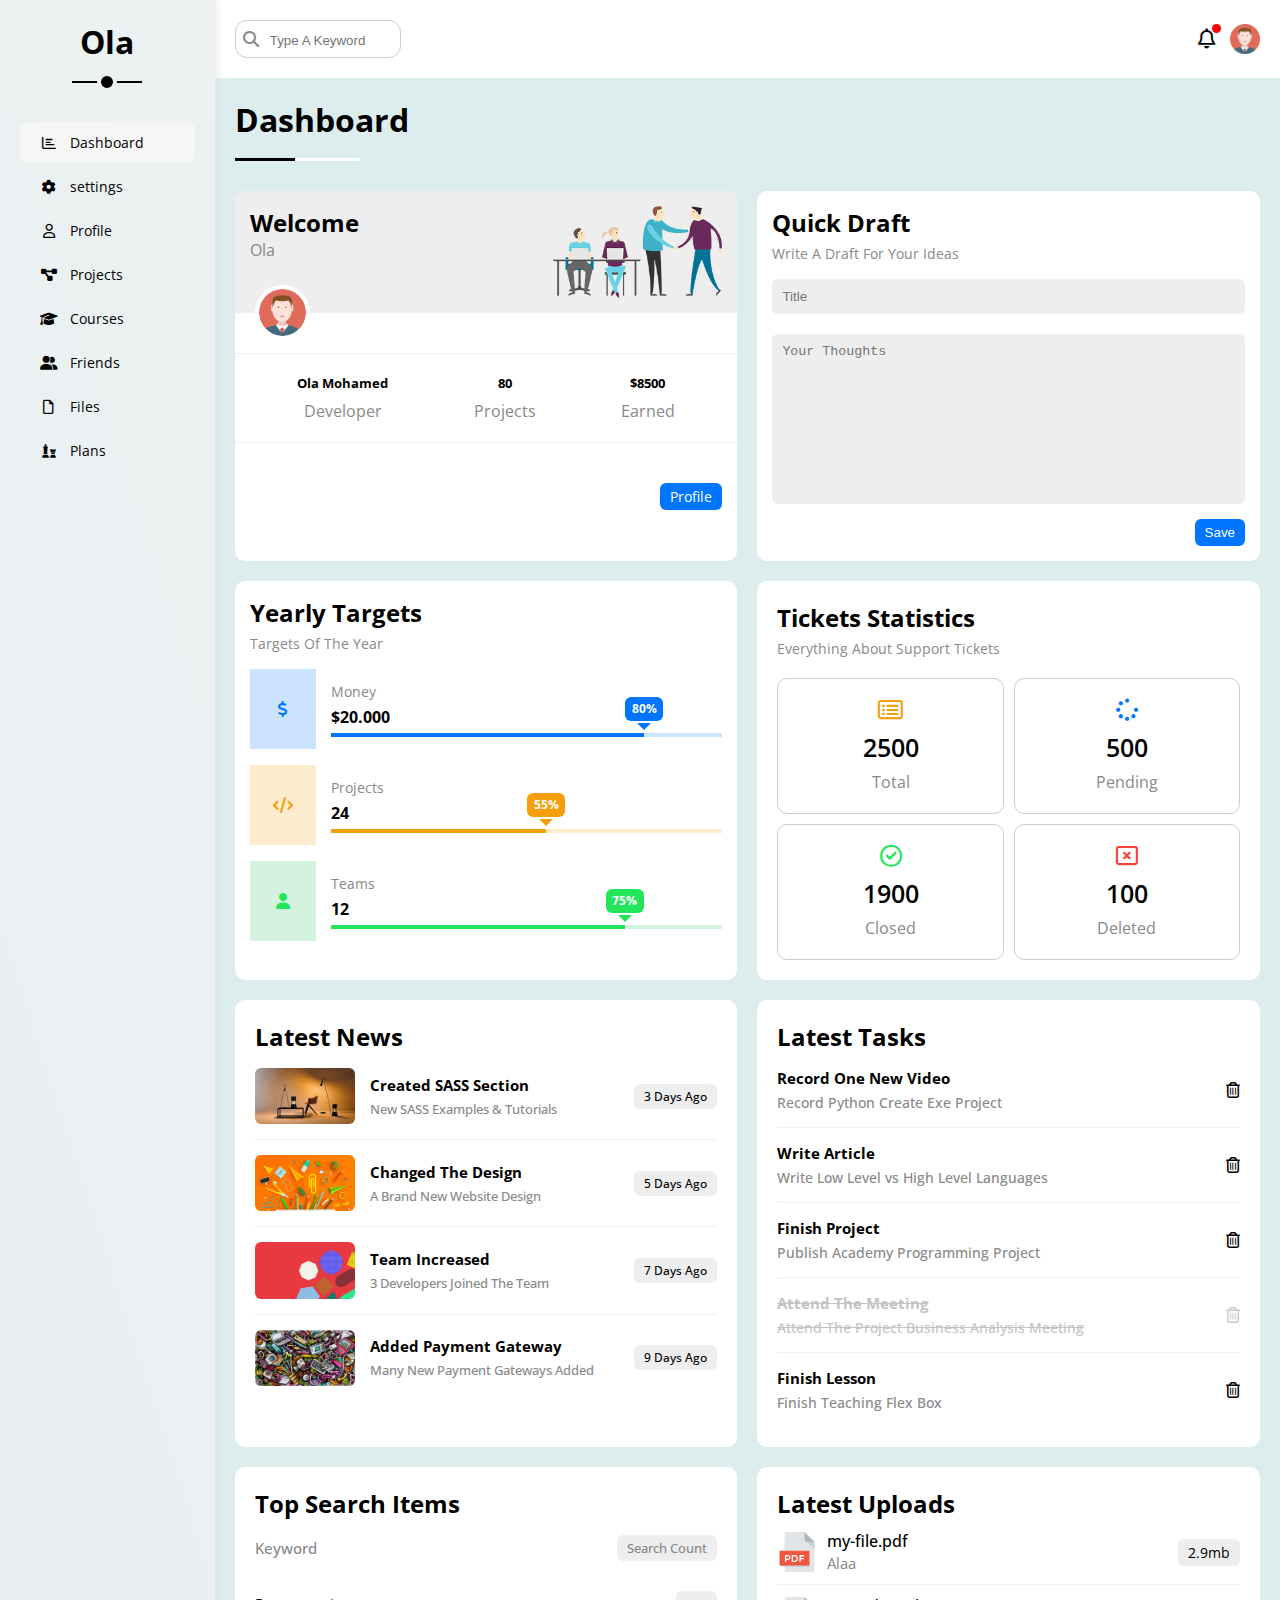
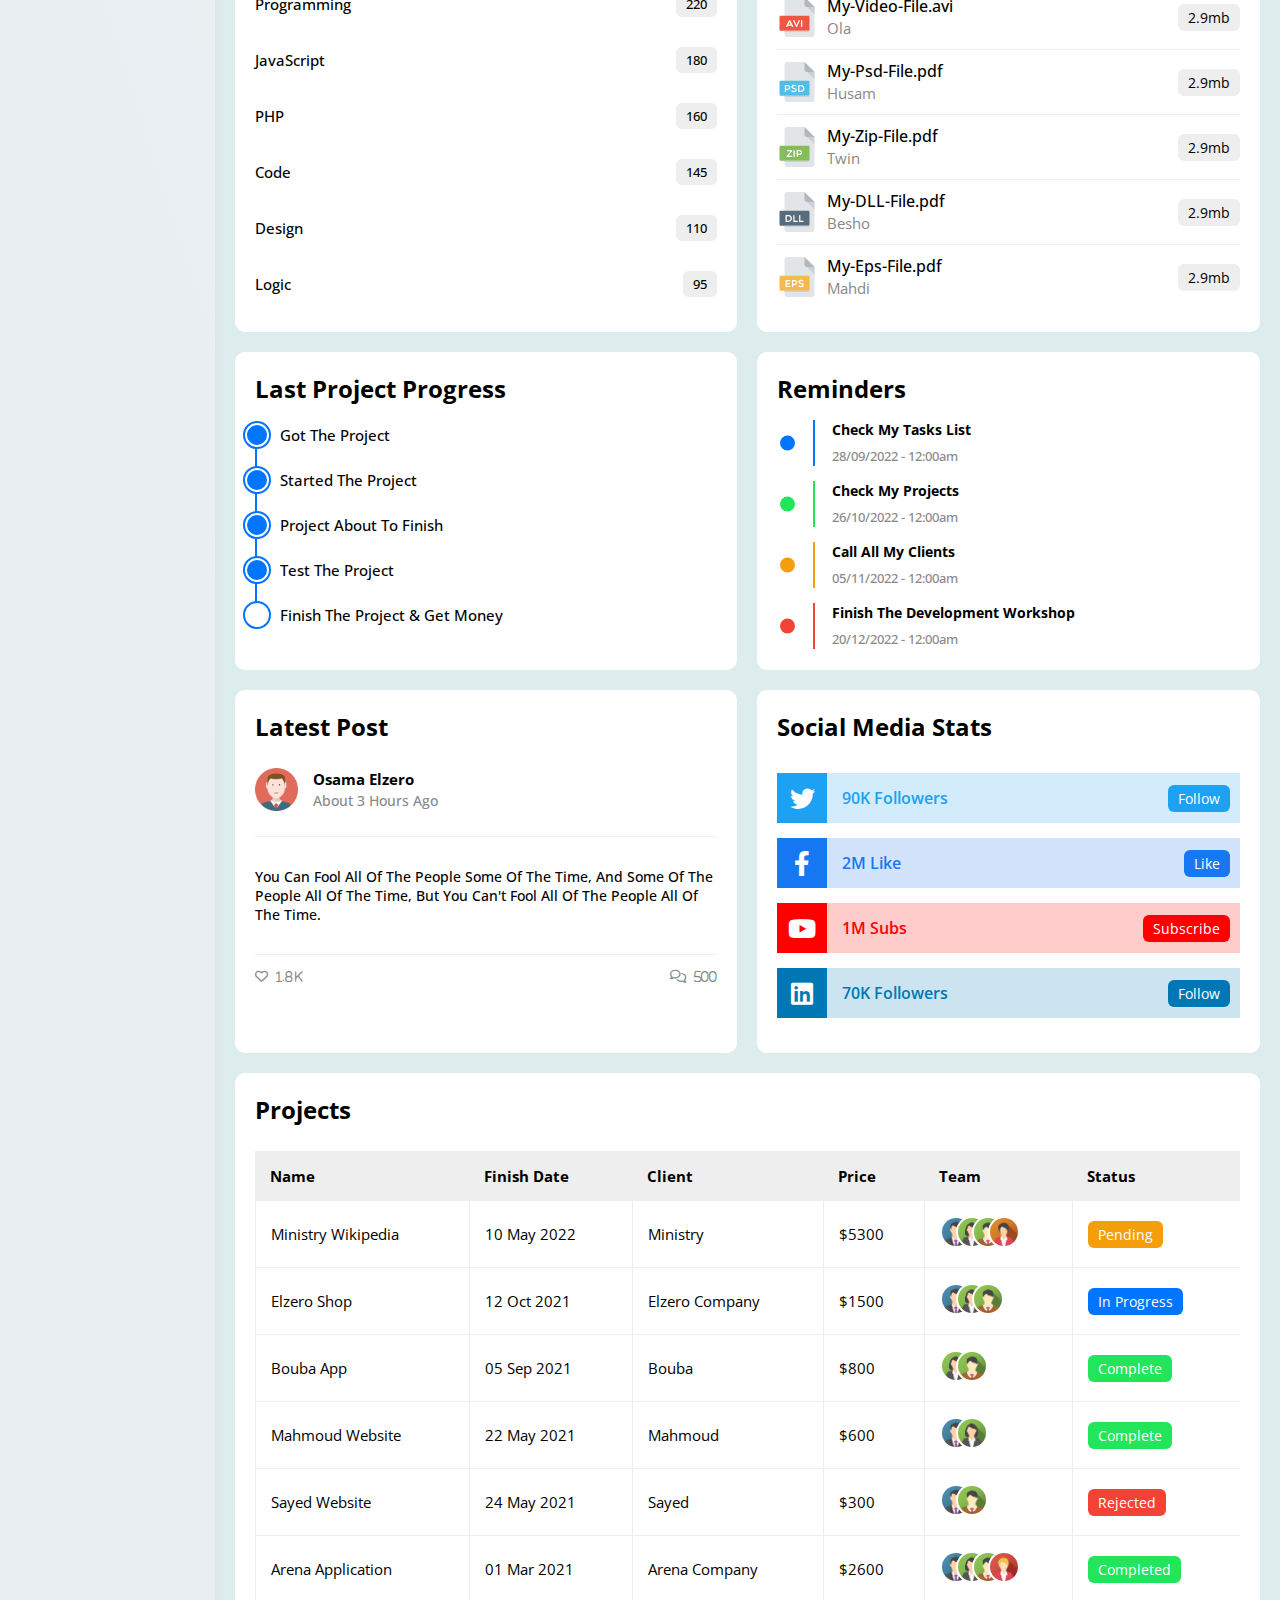
==== index.html @ 6ca6ce8b "first" ====
<!DOCTYPE html>
<html lang="en">
<head>
    <meta charset="UTF-8">
    <meta http-equiv="X-UA-Compatible" content="IE=edge">
    <meta name="viewport" content="width=device-width, initial-scale=1.0">
    <title>Dashboard</title>
    <!-- google font -->
    <link rel="preconnect" href="https://fonts.googleapis.com">
    <link rel="preconnect" href="https://fonts.gstatic.com" crossorigin>
    <link href="https://fonts.googleapis.com/css2?family=Alegreya+Sans:ital,wght@0,400;1,700&family=Cairo:wght@200;300;400;500;600;700;800;900&family=Fira+Sans+Condensed:wght@400;800&family=Josefin+Sans:wght@200;300;400;500;700&family=Open+Sans:wght@300;400;500;600;700;800&family=Work+Sans:wght@100;200;300;400;500;600;700;800;900&display=swap" rel="stylesheet">
    <!-- google font -->
    <link rel="stylesheet" href="assets/css/framework.css">
    <link rel="stylesheet" href="assets/css/style.css"> 
    <link rel="stylesheet" href="assets/css/externals/all.css">
    <link rel="stylesheet" href="assets/css/externals/all.min.css">
</head>
<body>
    <!--  الصفحه كلها لها كلاس مقسومه جزء شمال السايد بار وجزء يمين الكونتنت all-page  -->
    <section class="all-page d-flex"> 
        <!-- دا السايد بار  -->
        <aside class="bg-white p-20 p-relative">
            <h1 class="p-relative">Ola</h1>
            <ul>                
                <li>
                    <a class="active" href="index.html">
                        <i class="fa-regular fa-chart-bar fa-fw"></i>
                        <span>Dashboard</span> 
                    </a>
                </li> 
                <li>
                    <a href="settings.html">
                        <i class="fa-solid fa-gear fa-fw"></i>  
                        <span>settings</span> 
                    </a>
                </li> 
                <li>
                    <a href="Profile.html">
                        <i class="fa-regular fa-user fa-fw"></i>  
                        <span>Profile</span> 

                    </a>
                </li> 
                <li>
                    <a href="Projects.html">
                        <i class="fa-solid fa-diagram-project fa-fw"></i>
                        <span>Projects</span> 

                    </a>
                </li> 
                <li>
                    <a href="Courses.html">
                        <i class="fa-solid fa-graduation-cap"></i>
                         <span>Courses</span> 

                    </a>
                </li> 
                <li>
                    <a href="Friends.html">
                        <i class="fa-solid fa-user-group fa-fw"></i> 
                        <span>Friends</span> 

                    </a>
                </li> 
                <li>
                    <a href="Files.html">
                        <i class="fa-regular fa-file fa-fw"></i>    
                        <span>Files</span> 

                    </a>
                </li> 
                <li>
                    <a href="Plans.html">
                        <i class="fa-solid fa-chess fa-fw"></i>  
                        <span>Plans</span> 

                    </a>
                </li> 
            </ul>
        </aside>
        <!-- دا الكونتنت اللي ع اليمين اللي هيشيل جواه المحتوي -->
        <div class="content">
            <!-- دا الناف بار بتاع الكونتنت -->
            <nav class="navbar">
                <div class="nav-input">
                    <i class="fa-solid fa-magnifying-glass"></i>
                    <input type="search" placeholder="Type A Keyword">
                </div>
                <div class="nav-noti">
                    <i class="fa-regular fa-bell"></i>
                    <img src="assets/imgs/nav/avatar.png" alt="">
                </div>
            </nav>
            <!-- السكشن الجاي دا اعتبره البودي عادي هتعمله ناف بار وهيبقي بودي عادي  -->
            <!--  دا السكشن اللي هيكون الجزء اللي ع اليمين ودا هيتكرر 8 مرات للتمن صفحات  -->
            <section class="Dashboard">
                <h1 class="main-heading">Dashboard</h1>
                <div class="holder">

                    <!-- start welcome dashboard -->
                    <div class="welcome">
                        <div class="top-wlc">
                            <div class="top-txt">
                                <h3>Welcome</h3>
                                <p>Ola</p>
                            </div>
                            <img src="assets/imgs/dash-welcome/welcome.png" alt=""> 
                            <img class="avatar" src="assets/imgs/nav/avatar.png" alt="">   
                        </div>
                        <div class="info-wlc">
                            <div class="info-details">
                                <h5>Ola Mohamed</h5>
                                <p>Developer</p>
                            </div>
                            <div class="info-details">
                                <h5>80</h5>
                                <p>Projects</p>
                            </div>
                            <div class="info-details">
                                <h5>$8500</h5>
                                <p>Earned</p>
                            </div>
                        </div>
                        <a href="profile.html" class="visit" >Profile</a>
                    </div>
                    <!-- end  welcome dashboard -->

                    <!-- start draft dashboard -->
                    <div class="Draft">
                        <div class="head-draft">
                            <h3>Quick Draft</h3>
                            <p>Write A Draft For Your Ideas</p>
                        </div>
                        <form>
                            <input type="text" placeholder="Title">
                            <textarea placeholder="Your Thoughts"></textarea>
                            <input type="submit" value="Save">
                        </form>
                        
                    </div>
                    <!-- end draft dashboard -->

                    <!-- start target dashboard -->
                    <div class="target">
                        <div class="head-target">
                            <h3>Yearly Targets</h3>
                            <p>Targets Of The Year</p>
                        </div>
                        <div class="progress">
                            <i class="fa-solid fa-dollar-sign"></i>
                            <div class="prog-info">
                                <span>Money</span>
                                <span>$20.000</span>
                                <div class="progress-line"><span style="width: 80%;" data-progress="80%" ></span></div>
                            </div>
                        </div>
                        <div class="progress">
                            <i class="fa-solid fa-code"></i>
                            <div class="prog-info">
                                <span>Projects</span>
                                <span>24</span>
                                <div class="progress-line two"><span style="width: 55%;" data-progress="55%" ></span></div>
                            </div>
                        </div>
                        <div class="progress">
                            <i class="fa-solid fa-user"></i>
                            <div class="prog-info">
                                <span>Teams</span>
                                <span>12</span>
                                <div class="progress-line three"><span style="width: 75%;" data-progress="75%" ></span></div>
                            </div>
                        </div>
                    </div>
                    <!-- end target dashboard -->

                    <!-- start tickets -->
                    <div class="tickets">
                        <div class="head-target">
                            <h3>Tickets Statistics</h3>
                            <p>Everything About Support Tickets</p>
                        </div>

                        <div class="statics">
                            <div class="static-box">
                                <i class="fa-regular fa-rectangle-list orange"></i>
                                <span>2500</span>
                                <span>Total</span>
                            </div>
                            <div class="static-box">
                                <i class="fa-solid fa-spinner blue"></i>
                                <span>500</span>
                                <span>Pending</span>
                            </div>
                            <div class="static-box">
                                <i class="fa-regular fa-circle-check green"></i>
                                <span>1900</span>
                                <span>Closed</span>
                            </div>
                            <div class="static-box">
                                <i class="fa-regular fa-rectangle-xmark red"></i>
                                <span>100</span>
                                <span>Deleted</span>
                            </div>
                        </div>
                    </div>
                    <!-- end tickets -->

                    <!-- start latest news -->
                    <div class="news">
                        <div class="head-target">
                            <h3>Latest News</h3>
                        </div>
                        <div class="news-parent">
                            <div class="news-left">
                                <img src="assets/imgs/news/news-01.png" alt="">
                                <div class="left-info">
                                    <h5>Created SASS Section</h5>
                                    <p>New SASS Examples & Tutorials</p>
                                </div>
                            </div>
                            <span>3 Days Ago</span>
                        </div>
                        <div class="news-parent">
                            <div class="news-left">
                                <img src="assets/imgs/news/news-02.png" alt="">
                                <div class="left-info">
                                    <h5>Changed The Design</h5>
                                    <p>A Brand New Website Design</p>
                                </div>
                            </div>
                            <span>5 Days Ago</span>
                        </div>
                        <div class="news-parent">
                            <div class="news-left">
                                <img src="assets/imgs/news/news-03.png" alt="">
                                <div class="left-info">
                                    <h5>Team Increased</h5>
                                    <p>3 Developers Joined The Team</p>
                                </div>
                            </div>
                            <span>7 Days Ago</span>
                        </div>
                        <div class="news-parent">
                            <div class="news-left">
                                <img src="assets/imgs/news/news-04.png" alt="">
                                <div class="left-info">
                                    <h5>Added Payment Gateway</h5>
                                    <p>Many New Payment Gateways Added</p>
                                </div>
                            </div>
                            <span>9 Days Ago</span>
                        </div>
                        

                    </div>
                    <!-- end latest news -->

                    <!-- start tasks -->
                    <div class="tasks">
                        <div class="head-target">
                            <h3>Latest Tasks</h3>
                        </div>
                        <div class="task-parent">
                            <div class="task-info">
                                <h5>Record One New Video</h5>
                                <p>Record Python Create Exe Project</p>
                            </div>
                            <i class="fa-regular fa-trash-can"></i>
                        </div>
                        <div class="task-parent">
                            <div class="task-info">
                                <h5>Write Article</h5>
                                <p>Write Low Level vs High Level Languages</p>
                            </div>
                            <i class="fa-regular fa-trash-can trash"></i>
                        </div>
                        <div class="task-parent">
                            <div class="task-info">
                                <h5>Finish Project</h5>
                                <p>Publish Academy Programming Project</p>
                            </div>
                            <i class="fa-regular fa-trash-can"></i>
                        </div>
                        <div class="task-parent deleted">
                            <div class="task-info">
                                <h5>Attend The Meeting</h5>
                                <p>Attend The Project Business Analysis Meeting</p>
                            </div>
                            <i class="fa-regular fa-trash-can"></i>
                        </div>
                        <div class="task-parent">
                            <div class="task-info">
                                <h5>Finish Lesson</h5>
                                <p>Finish Teaching Flex Box</p>
                            </div>
                            <i class="fa-regular fa-trash-can"></i>
                        </div>
                        
                    </div>
                    <!-- end tasks -->

                    <!-- start search -->
                    <div class="search">
                        <div class="head-target">
                            <h3>Top Search Items</h3>
                        </div>
                        <div class="search-row">
                            <span class="header-row">Keyword</span>
                            <span class="header-row">Search Count</span>
                        </div>
                        <div class="search-row">
                            <span>Programming</span>
                            <span>220</span>
                        </div>
                        <div class="search-row">
                            <span>JavaScript</span>
                            <span>180</span>
                        </div>
                        <div class="search-row">
                            <span>PHP</span>
                            <span>160</span>
                        </div>
                        <div class="search-row">
                            <span>Code</span>
                            <span>145</span>
                        </div>
                        <div class="search-row">
                            <span>Design</span>
                            <span>110</span>
                        </div>
                        <div class="search-row">
                            <span>Logic</span>
                            <span>95</span>
                        </div>
                    </div>
                    <!-- end search -->

                    <!-- start uploads -->
                    <div class="uploads">
                        <div class="head-target">
                            <h3>Latest Uploads</h3>
                        </div>
                        <div class="uploads-parent">
                            <div class="upload-left">
                                <img src="assets/imgs/uploads/pdf.svg" alt="">
                                <div class="left-upload-info">
                                    <p>my-file.pdf</p>
                                    <span>Alaa</span>
                                </div>    
                            </div>
                            <span>2.9mb</span>
                        </div>
                        <div class="uploads-parent">
                            <div class="upload-left">
                                <img src="assets/imgs/uploads/avi.svg" alt="">
                                <div class="left-upload-info">
                                    <p>My-Video-File.avi</p>
                                    <span>Ola</span>
                                </div>    
                            </div>
                            <span>2.9mb</span>
                        </div>
                        <div class="uploads-parent">
                            <div class="upload-left">
                                <img src="assets/imgs/uploads/psd.svg" alt="">
                                <div class="left-upload-info">
                                    <p>My-Psd-File.pdf</p>
                                    <span>Husam</span>
                                </div>    
                            </div>
                            <span>2.9mb</span>
                        </div>
                        <div class="uploads-parent">
                            <div class="upload-left">
                                <img src="assets/imgs/uploads/zip.svg" alt="">
                                <div class="left-upload-info">
                                    <p>My-Zip-File.pdf</p>
                                    <span>Twin</span>
                                </div>    
                            </div>
                            <span>2.9mb</span>
                        </div>
                        <div class="uploads-parent">
                            <div class="upload-left">
                                <img src="assets/imgs/uploads/dll.svg" alt="">
                                <div class="left-upload-info">
                                    <p>My-DLL-File.pdf</p>
                                    <span>Besho</span>
                                </div>    
                            </div>
                            <span>2.9mb</span>
                        </div>
                        <div class="uploads-parent">
                            <div class="upload-left">
                                <img src="assets/imgs/uploads/eps.svg" alt="">
                                <div class="left-upload-info">
                                    <p>My-Eps-File.pdf</p>
                                    <span>Mahdi</span>
                                </div>    
                            </div>
                            <span>2.9mb</span>
                        </div>
                    </div>
                    <!-- end uploads -->

                    <!-- start Projects -->
                    <div class="projects">
                        <div class="head-target">
                            <h3>Last Project Progress</h3>
                        </div>
                        <ul class="projects-parent">
                            <li>Got The Project</li>
                            <li>Started The Project</li>
                            <li>Project About To Finish</li>
                            <li>Test The Project</li>
                            <li>Finish The Project & Get Money</li>
                        </ul>
                    </div>
                    <!-- end Projects -->

                    <!-- start reminders -->
                    <div class="reminders">
                        <div class="head-target">
                            <h3>Reminders</h3>
                        </div>


                        <div class="reminders-parent">
                            <div class="reminder-row">
                                <p>Check My Tasks List</p>
                                <span>28/09/2022 - 12:00am</span>
                            </div>
                            <div class="reminder-row green">
                                <p>Check My Projects</p>
                                <span>26/10/2022 - 12:00am</span>
                            </div>
                            <div class="reminder-row orange">
                                <p>Call All My Clients</p>
                                <span>05/11/2022 - 12:00am</span>
                            </div>
                            <div class="reminder-row red">
                                <p>Finish The Development Workshop</p>
                                <span>20/12/2022 - 12:00am</span>
                            </div>
                        </div>  
                        
                        
                    </div>
                    <!-- end reminders -->

                    <!-- start post -->
                    <div class="post">
                        <div class="head-target">
                            <h3>Latest Post</h3>
                        </div>
                        <div class="head-post">
                            <img src="assets/imgs/nav/avatar.png" alt="">
                            <div class="head-post-info">
                                <p>Osama Elzero</p>
                                <span>About 3 Hours Ago</span>
                            </div>  
                        </div>
                        <div class="post-body">
                            <p>You Can Fool All Of The People Some Of The Time, And Some Of The People All Of The Time, But You Can't Fool All Of The People All Of The Time.</p>
                        </div>
                        <div class="foot-post">
                            <i class="fa-regular fa-heart"><span> 1.8 K</span></i>
                            <i class="fa-regular fa-comments"><span> 500</span></i>
                        </div>
                    </div>
                    <!-- end post -->

                    <!-- start social -->
                    <div class="social">
                        <div class="head-target">
                            <h3>Social Media Stats</h3>
                        </div>
                        <div class="rows-parent">
                            <div class="social-row">
                                <div class="left-social-row">
                                    <i class="fa-brands fa-twitter"></i>
                                    <span>90K Followers</span>
                                </div>
                                <a href="#">Follow</a>
                            </div>
                            <div class="social-row scnd">
                                <div class="left-social-row two">
                                    <i class="fa-brands fa-facebook-f"></i>
                                    <span>2M Like</span>
                                </div>
                                <a href="#">Like</a>
                            </div>
                            <div class="social-row third">
                                <div class="left-social-row three">
                                    <i class="fa-brands fa-youtube"></i>
                                    <span>1M Subs</span>
                                </div>
                                <a href="#">Subscribe</a>
                            </div>
                            <div class="social-row fourth">
                                <div class="left-social-row four">
                                    <i class="fa-brands fa-linkedin"></i>
                                    <span>70K Followers</span>
                                </div>
                                <a href="#">Follow</a>
                            </div>
                        </div>
                        
                    </div>
                    <!-- end social -->

                    <!-- start table -->
                    <div class="table">
                        <div class="head-target">
                            <h3>Projects</h3>
                        </div>
                        <div class="responsive-table">
                            <table>
                                <thead>
                                  <tr>
                                    <td>Name</td>
                                    <td>Finish Date</td>
                                    <td>Client</td>
                                    <td>Price</td>
                                    <td>Team</td>
                                    <td>Status</td>
                                  </tr>
                                </thead>
                                <tbody>
                                    <tr>
                                        <td>Ministry Wikipedia</td>
                                        <td>10 May 2022</td>
                                        <td>Ministry</td>
                                        <td>$5300</td>
                                        <td>
                                            <img src="assets/imgs/table/team-01.png" alt="">
                                            <img src="assets/imgs/table/team-02.png" alt="">
                                            <img src="assets/imgs/table/team-03.png" alt="">
                                            <img src="assets/imgs/table/team-04.png" alt="">
                                        </td>
                                        <td><a class="orangebtn" href="#">Pending</a></td>
                                    </tr>
                                    <tr>
                                        <td>Elzero Shop</td>
                                        <td>12 Oct 2021</td>
                                        <td>Elzero Company</td>
                                        <td>$1500</td>
                                        <td>
                                            <img src="assets/imgs/table/team-01.png" alt="">
                                            <img src="assets/imgs/table/team-02.png" alt="">
                                            <img src="assets/imgs/table/team-03.png" alt="">
                                        </td>
                                        <td><a class="bluebtn" href="#">In Progress</a></td>
                                    </tr>
                                    <tr>
                                        <td>Bouba App</td>
                                        <td>05 Sep 2021</td>
                                        <td>Bouba</td>
                                        <td>$800</td>
                                        <td>
                                            <img src="assets/imgs/table/team-02.png" alt="">
                                            <img src="assets/imgs/table/team-03.png" alt="">
                                        </td>
                                        <td><a class="greenbtn" href="#">Complete</a></td>
                                    </tr>
                                    <tr>
                                        <td>Mahmoud Website</td>
                                        <td>22 May 2021</td>
                                        <td>Mahmoud</td>
                                        <td>$600</td>
                                        <td>
                                            <img src="assets/imgs/table/team-01.png" alt="">
                                            <img src="assets/imgs/table/team-02.png" alt="">
                                        </td>
                                        <td><a class="greenbtn" href="#">Complete</a></td>
                                    </tr>
                                    <tr>
                                        <td>Sayed Website</td>
                                        <td>24 May 2021</td>
                                        <td>Sayed</td>
                                        <td>$300</td>
                                        <td>
                                            <img src="assets/imgs/table/team-01.png" alt="">
                                            <img src="assets/imgs/table/team-03.png" alt="">
                                        </td>
                                        <td><a class="redbtn" href="#">Rejected</a></td>
                                    </tr>
                                    <tr>
                                        <td>Arena Application</td>
                                        <td>01 Mar 2021	</td>
                                        <td>Arena Company</td>
                                        <td>$2600</td>
                                        <td>
                                            <img src="assets/imgs/table/team-01.png" alt="">
                                            <img src="assets/imgs/table/team-02.png" alt="">
                                            <img src="assets/imgs/table/team-03.png" alt="">
                                            <img src="assets/imgs/table/team-05.png" alt="">
                                        </td>
                                        <td><a class="greenbtn" href="#">Completed</a></td>
                                    </tr>
                                </tbody>
                            </table>
                        </div>
                    </div>
                    
                    <!-- end table -->
                </div> 

            </section>
        </div>
    </section>
     
</body>
</html>
---- assets/css/framework.css ----
:root{
    --blue-color:#0075ff;
    --blue-alt-color:#0d69d5;
    --orange-color:#f59e0b;
    --green-color:#22e55c;
    --red-color:#f44336;
    --gray-color:#888


}

/* =========================================== */



.d-flex{
    display: flex;
}
/* start padding */
.p-20{
    padding: 20px;
}
/* end padding */

/* start margin */
.m-20{
    margin: 20px;
}
/* end margin */
/* start position */
.p-relative{
    position: relative;
}
/* end position */
/* start color */
.bg-white{
    background-color: #fff;
}
/* end color */
/* icons */
    .fa-fw{
        font: 14px;
    }
/* icons */
---- assets/css/style.css ----
/* general */
*{
    margin: 0;
    padding: 0;
    box-sizing: border-box;
}
body{
    font-family: 'Open Sans', sans-serif;
}
ul{
    list-style: none;
}
a{
    text-decoration: none;
}
::-webkit-scrollbar{
    width: 10px;
}
::-webkit-scrollbar-track{
    background-color: #fff;
}
::-webkit-scrollbar-thumb{
    background-color: var(--blue-color);
}
::-webkit-scrollbar-thumb:hover{
    background-color: var(--blue-alt-color);
}

:root{
    --blue-color:#0075ff;
    --blue-alt-color:#0d69d5;
    --orange-color:#f59e0b;
    --green-color:#22e55c;
    --red-color:#f44336;
    --gray-color:#888


}


.main-heading{
    position: relative;
    width: fit-content;
    font-size: 32px;
    padding: 20px;
    margin-bottom: 30px;
}
.main-heading::before{
    content: "";
    position: absolute;
    width: 125px;
    height: 3px;
    background-color: #fff;
    bottom: 0;
    left: 20px;
}
.main-heading::after{
    content: "";
    position: absolute;
    width: 60px;
    height: 3px;
    background-color: black;
    bottom: 0;
    left: 20px;
}
/* general */




.all-page{
    min-height: 200vh;
    background-color: rgb(221, 237, 238);
}
/* start sidebar */
aside{
    width: 250px;
    box-shadow: 0 0 10px #ddd;
    background: rgb(239, 247, 247);
    background: linear-gradient(252deg, rgb(236, 241, 241) 0%, rgb(233, 238, 243) 69%);
}
aside h1{
    text-align: center;
    padding-bottom: 20px;

}
aside h1::before{
   content: "";
   position: absolute;
   width: 70px;
   height: 2px;
   background-color: black;
   bottom: 0;
   left: 50%;
   transform: translateX(-50%);
}
aside h1::after{
   content: "";
   position: absolute;
   width: 12px;
   height: 12px;
   border-radius: 50%;
   background-color: black;
   bottom: -9px;
   left: 50%;
   transform: translateX(-50%);
   border: 4px solid #EBF0F1;
}
aside ul{
    margin-top: 40px;
}

aside ul li a:hover,
aside ul li a.active{
   background-color: #f6f6f6;
}
aside ul li a{
    color: black;
    font-size: 14px;
    display: block;
    padding: 10px 20px;
    margin-bottom: 5px;
    border-radius: 6px;
    transition: 0.3s all ease;
   
}
aside ul li i{
    margin-right: 8px;
}

@media screen and (max-width:767px) {
    aside{
        width: 60px;
        padding: 10px !important;
        text-align: center;

    }
    aside ul li a span{
        display: none;
    }
    aside ul li a {
        border-radius: 0;
        padding: 10px 0px;
       
    }
    aside ul li i{
        margin-right: 0;
    }
    aside h1::before {
        width: 40px;
        height: 1px;
        
    }
    aside h1::after {
       
        width: 10px;
        height: 10px;
       
    }
}
/* end sidebar */

/* start navbar */
.content {
    width: 100%;
}
.content .navbar{
    width: 100%;
    margin: auto;
    display: flex;
    justify-content: space-between;
    align-items: center;
    background-color: #fff;
    padding: 20px;
}
.content .navbar .nav-input{
    
    border: 1px solid #ccc;
    padding: 7px 0px;
    border-radius: 12px;
}
.content .navbar .nav-input i{
    color: var(--gray-color);
    margin: 0 7px;
}
.content .navbar .nav-input input{
    border: none;
    outline: none;
    width: 130px;
    transition: 0.3s all ease;

}
.content .navbar .nav-input input:focus {
    width: 180px;
}
.content .navbar .nav-input input:focus::placeholder {
    color: transparent;
}
.content .navbar .nav-noti{
   display: flex;
   align-items: center;
}
.content .navbar .nav-noti i{
    font-size: 20px;
    position: relative;
}
.content .navbar .nav-noti i::after{
    content: "";
    position: absolute;
    width: 9px;
    height: 9px;
    border-radius: 50%;
    background-color: red;
    top: -5px;
    right: -5px;
}
.content .navbar .nav-noti img{
    width: 30px;
    margin-left: 14px;
}
/* end navbar */

/* start dashboard page */
.holder{
    display: grid;
    grid-template-columns: repeat(auto-fill,minmax(450px,1fr));
    gap: 20px;
    margin: 0 20px;
}

/* start welcome-dashboard */
.welcome{
    background-color: #fff;
    border-radius: 10px;
    overflow: hidden;
    position: relative;
}
.top-wlc{
    display: flex;
    justify-content: space-between;
    background-color: #EEEEEE;
    padding: 15px;
    position: relative;
}
.top-wlc .top-txt h3{
    font-size: 24px;
    margin: 0;
}
.top-wlc .top-txt p{
    color: var(--gray-color);

}
.top-wlc img{
    width: 170px;

}
.top-wlc img.avatar{
    width: 55px;
    position: absolute;
    bottom: -27px;
    left: 20px;
    border: 4px solid #fff;
    border-radius: 50%;

}
.info-wlc{
    display: flex;
    justify-content: space-around;
    align-items: center;
    padding: 20px;
    border-top: 1px solid #eee;
    border-bottom: 1px solid #eee;
    margin: 40px 0;

}
.info-wlc .info-details{
    text-align: center;

}
.info-wlc .info-details h5{
    font-weight: 700;
    margin-bottom: 8px;
}
.info-wlc .info-details p{
    color: var(--gray-color);

}
.welcome a.visit{
    border: none;
    outline: none;
    display: block;
    width: fit-content;
    padding: 4px 10px;
    border-radius: 6px;
    background-color: var(--blue-color);
    color: #fff;
    font-size: 14px;
    margin: 0 15px 15px auto;
    transition: 0.3s all ease;
}
.welcome a.visit:hover{
    background-color: var(--blue-alt-color);
}

@media screen and (max-width:767px) {
    .holder{
        display: grid;
        grid-template-columns: minmax(200px,1fr);
        gap: 20px;
        margin: 0 10px;
    }
    .top-wlc .top-txt h3 {
        font-size: 20px;
    }
    .info-wlc .info-details p {
        font-size: 14px;
    }
    .top-wlc img {
        width: 150px;
    }
    .info-wlc {
        padding: 10px;
        margin: 30px 0;
    }
    .top-wlc img.avatar {
        width: 45px;
        bottom: -22px;
    }
    .info-wlc {
        
        display: block;
    }
    .info-wlc .info-details h5 {
       
        margin-bottom: 0;
    }
    .info-wlc .info-details:not(:last-child) {
        
        margin-bottom: 15px;
    }
}

/* end welcome-dashboard */

/* start draft dashboard */
.Draft{
    background-color: #fff;
    padding: 15px;
    border-radius: 10px;

}


.Draft .head-draft h3{
    font-size: 24px;
    margin: 0;
}
.Draft .head-draft p{
    color: var(--gray-color);
    font-size: 14px;
    margin-top: 5px;
}
.Draft form{
    margin-top: 16px;

}
.Draft form input{
    display: block;
    border: none;
    outline: none;
    background-color: #eee;
    width: 100%;
    height: 35px;
    padding: 10px;
    border-radius: 6px;
    margin-bottom: 20px;
}
.Draft form textarea{
    width: 100%;
    height: 170px;
    border: none;
    outline: none;
    background-color: #eee;
    padding: 10px;
    border-radius: 6px;
    resize: none;
}
.Draft form input[type="submit"]{
    display: block;
    background-color: var(--blue-color);
    width: fit-content;
    color: #fff;
    margin: 10px 0px 0 auto;
    padding: 4px 10px;
    border-radius: 6px;
    transition: 0.3s all ease;
    cursor: pointer;
    height: 27px;

}

.Draft form input[type="submit"]:hover{
    
    background-color: var(--blue-alt-color);
   
}


/* end draft dashboard */

/* start target */
.target{
    background-color: #fff;
    padding: 15px;
    overflow: hidden;
    border-radius: 10px;
}

.head-target h3{
    font-size: 24px;
    margin: 0;
}
.head-target p{
    color: var(--gray-color);
    font-size: 14px;
    margin-top: 5px;
}
.progress{
    margin-top: 16px;
    display: flex;
    align-items: center;
}
.progress i{
    background-color: #CCE3FF;
    margin-right: 15px;
    width: 80px;
    height: 80px;
    display: flex;
    align-items: center;
    justify-content: center;
    color: var(--blue-color);
}
.progress .prog-info{
    width: 100%;

}
.progress .prog-info span{
    display: block;
    margin-bottom: 5px;

}
.progress .prog-info span:first-of-type{
    
    color: var(--gray-color);
    font-size: 14px;
}
.progress .prog-info span:last-of-type{
   
    
    font-size: 16px;
    font-weight: 700;
}

.progress .prog-info .progress-line{
    width: 100%;
    height: 4px;
    background-color: #CCE3FF;
}
.progress .prog-info .progress-line > span{
    background-color: var(--blue-color);
    height: 100%;
    position: relative;
}
.progress .prog-info .progress-line > span::before{
    content: attr(data-progress);
    position: absolute;
    width: 38px;
    height: 24px;
    background-color: var(--blue-color);
    right: -19px;
    top: -36px;
    color: #fff;
    border-radius: 6px;
    font-size: 12px;
    display: flex;
    justify-content: center;
    align-items: center;
}
.progress .prog-info .progress-line > span::after{
    content: "";
    position: absolute;
    border-color: var(--blue-color) transparent transparent transparent;
    border-style: solid;
    border-width: 7px;
    top: -10px;
    right: -7px;
}

.progress .fa-code {
    background-color: #FDECCE;
    color: var(--orange-color);
}
.progress .fa-user {
    background-color: #D3F3DF;
    color: var(--green-color);
}
.progress .prog-info .two{
    width: 100%;
    height: 4px;
    background-color: #FDECCE;
}
.progress .prog-info .two > span{
    background-color: var(--orange-color);
    height: 100%;
    position: relative;
}



.progress .prog-info .two > span::before{
    content: attr(data-progress);
    position: absolute;
    width: 38px;
    height: 24px;
    background-color: var(--orange-color);
    right: -19px;
    top: -36px;
    
    color: #fff;
    border-radius: 6px;
    font-size: 12px;
    display: flex;
    justify-content: center;
    align-items: center;
}
.progress .prog-info .two > span::after{
    content: "";
    position: absolute;
    border-color: var(--orange-color) transparent transparent transparent;
    border-style: solid;
    border-width: 7px;
    top: -10px;
    right: -7px;
}






.progress .prog-info .three{
    width: 100%;
    height: 4px;
    background-color: #D3F3DF;
}
.progress .prog-info .three > span{
    background-color: var(--green-color);
    height: 100%;
    position: relative;
}

.progress .prog-info .three > span::before{
    content: attr(data-progress);
    position: absolute;
    width: 38px;
    height: 24px;
    background-color: var(--green-color);
    right: -19px;
    top: -36px;
    color: #fff;
    border-radius: 6px;
    font-size: 12px;
    display: flex;
    justify-content: center;
    align-items: center;
}
.progress .prog-info .three > span::after{
    content: "";
    position: absolute;
    border-color: var(--green-color) transparent transparent transparent;
    border-style: solid;
    border-width: 7px;
    top: -10px;
    right: -7px;
}


/* end target */

/* start tickets */
.tickets{
    background-color: #fff;
    padding: 20px;
    border-radius: 10px;
}
.statics{
    display: grid;
    grid-template-columns: repeat(auto-fill,minmax(200px,1fr));
    gap: 10px;
    margin-top: 20px;

}
.statics .static-box{
    text-align: center;
    border: 1px solid #ccc;
    padding: 20px;
    border-radius: 10px;

}
.statics .static-box i{
    font-size: 22px;
}
.statics .static-box i.orange{
    font-size: 22px;
    color: var(--orange-color);
}
.statics .static-box i.blue{
    font-size: 22px;
    color: var(--blue-color);
}
.statics .static-box i.green{
    font-size: 22px;
    color: var(--green-color);
}
.statics .static-box i.red{
    font-size: 22px;
    color: var(--red-color);
}
.statics .static-box span{
    display: block;
}
.statics .static-box span:first-of-type{
    font-size: 25px;
    font-weight: 600;
    margin: 7px 0;
}
.statics .static-box span:last-of-type{
    color: var(--gray-color);
}

/* end tickets */

/* start news */
.news{
    background-color: #fff;
    padding: 20px;
    border-radius: 10px;
}
.news-parent{
    display: flex;
    justify-content: space-between;
    align-items: center;
    padding: 15px 0;
    border-bottom: 1px solid #eee;
}
.news-parent:last-child{
    
    border-bottom: none;
}
.news-parent .news-left{
    display: flex;
    align-items: center;
}
.news-parent .news-left img{
    width: 100px;
    border-radius: 6px;
    margin-right: 15px;

}

.news-parent .news-left .left-info h5{

    font-size: 15px;
    margin-bottom: 5px;

}
.news-parent .news-left .left-info p{
    color: var(--gray-color);
    font-size: 13px;
    font-weight: 500;

}
.news-parent span{
    font-size: 12px;
    font-weight: 500;
    padding: 4px 10px;
    background-color: #EEEEEE;
    border-radius: 6px;
}

@media screen and (max-width:767px) {
    .news-parent {
        flex-direction: column;
    }
    .news-parent .news-left {
        flex-direction: column;
        text-align: center;
    }
    .news-parent .news-left img {
        margin-right: 0;
        margin-bottom: 10px;
    }
    .news-parent .news-left .left-info p {
        margin-bottom: 10px;
    }
}

/* end news */

/* start tasks */
    .tasks{
        background-color: #fff;
        padding: 20px;
        border-radius: 10px;
    }
    .tasks .task-parent{
        display: flex;
        align-items: center;
        justify-content: space-between;
        padding: 15px 0;
        border-bottom: 1px solid #eee;
    }
    .tasks .task-parent:last-child{
        border-bottom: none;
    }
    .tasks .task-parent .task-info  h5{
        font-size: 15px;
        margin-bottom: 5px;
    }
    .tasks .task-parent .task-info p{
        color: var(--gray-color);
        font-size: 14px;
        font-weight: 500;
    }
    
    .tasks .deleted .task-info h5{
        text-decoration: line-through;
        color: var(--gray-color);
        opacity: 0.5;
    }
    .tasks .deleted .task-info p{
        text-decoration: line-through;
        color: var(--gray-color);
        opacity: 0.5;
    }
    .tasks .task-parent i{
        transition: 0.3s all ;
        cursor: pointer;
    }
    .tasks .task-parent i:hover{
        color: var(--red-color);
    }
    .tasks .deleted i{
        opacity: 0.2;

    }


/* end tasks */

/* start search */
    .search{
        background-color: #fff;
        padding: 20px ;
        border-radius: 10px;
    }
    .search-row{
        display: flex;
        justify-content: space-between;
        align-items: center;
        padding: 15px 0;

    }
    .search-row .header-row{
        color: var(--gray-color);

    }
    .search-row span{
        font-size: 15px;
    font-weight: 500;
    }
    .search-row span:last-of-type{
        padding: 4px 10px;
        background-color: #eee;
        border-radius: 6px;
        font-size: 13px;
    }
/* end search */

/* start uploads */
.uploads{
    background-color: #fff;
    padding: 20px;
    border-radius: 10px;
}
.uploads-parent{
    display: flex;
    justify-content: space-between;
    align-items: center;
    padding: 10px 0;
    border-bottom: 1px solid #eee;
}
.uploads-parent .upload-left{
    display: flex;
    justify-content: space-between;
    align-items: center;
}
.uploads-parent .upload-left img{
    width: 40px;
    margin-right: 10px;
}
.uploads-parent .upload-left p{
    font-weight: 500;
}
.uploads-parent .upload-left span{
    font-size: 15px;
    color: var(--gray-color);
}
.uploads-parent > span{
    font-size: 14px;
    padding: 4px 10px;
    background-color: #eee;
    border-radius: 6px;

}
.uploads-parent:last-child {
    border-bottom: none;

}
/* end uploads */

/* start projects */
.projects{
    background-color: #fff;
    padding: 20px;
    border-radius: 10px;
}
.projects-parent{
    margin-top: 20px;
    position: relative;
}
.projects-parent::before{
    content: "";
    position: absolute;
    width: 2px;
    height: 100%;
    background-color: var(--blue-color);
   
}
.projects-parent li{
    margin-bottom: 25px;
    position: relative;
    margin-left: 25px;
    font-size: 15px;
    font-weight: 500;

}
.projects-parent li::after{
    content: "";
    position: absolute;
    width: 20px;
    height: 20px;
    border-radius: 50%;
    background-color: var(--blue-color);
    border: 2px solid #fff;
    outline: 2px solid var(--blue-color);
    display: block;
    top: 50%;
    transform: translateY(-50%);
    left: -35px;
}
.projects-parent li:nth-child(4)::after{
animation: underwork 0.8s infinite alternate;
}
.projects-parent li:last-child::after{
    background-color: #fff;
}

/* animation */
@keyframes underwork {
    from{
        background-color: var(--blue-color);
    }
    to{
        background-color: #fff;
    }
}



/* animation */

@media screen and (max-width:400px) {
    .projects-parent li{ 
        font-size: 14px;
    }
}
/* end projects */


/* start reminders */
.reminders{
    background-color: #fff;
    padding: 20px;
    border-radius: 10px;
}

.reminders-parent .reminder-row{
    position: relative;
    padding-left: 55px;
    margin-top: 15px;
}
.reminders-parent .reminder-row::before{
    content: "";
    position: absolute;
    width: 2px;
    height: 100%;
    background-color: var(--blue-color);
    left: 36px;
}
.reminders-parent .reminder-row::after{
    content: "";
    position: absolute;
    width: 15px;
    height: 15px;
    background-color: var(--blue-color);
    border-radius: 50%;
    left: 3px;
    top: 50%;
    transform: translateY(-50%);
   
}
.reminders-parent .green::before{
    background-color: var(--green-color);
}
.reminders-parent .green::after{
    background-color: var(--green-color);
}
.reminders-parent .orange::before{
    background-color: var(--orange-color);
}
.reminders-parent .orange::after{
    background-color: var(--orange-color);
}
.reminders-parent .red::before{
    background-color: var(--red-color);
}
.reminders-parent .red::after{
    background-color: var(--red-color);
}

.reminders-parent .reminder-row p{
    font-weight: 700;
    font-size: 14px;
    margin-bottom: 5px;
}
.reminders-parent .reminder-row span{
    font-size: 13px;
    font-weight: 500;
    color: var(--gray-color);
}
/* end reminders */

/* start post */
.post{
    background-color: #fff;
    padding: 20px;
    border-radius: 10px;
}
.head-post{
    display: flex;
    align-items: center;
    padding: 25px 0;
    border-bottom: 1px solid #eee;

}
.head-post img{
    width: 43px;
    margin-right: 15px;

}
.head-post p{
    font-size: 15px;
    font-weight: 700;
}
.head-post span{
    font-size: 14px;
    color: var(--gray-color);
    font-weight: 500;

}
.post-body{
    padding: 30px 0;
    border-bottom: 1px solid #eee;
}
.post-body p{
    font-size: 14px;
    font-weight: 500;
}
.foot-post{
    display: flex;
    justify-content: space-between;
    align-items: center;
    color: var(--gray-color);
    font-size: 13px;
    padding: 15px 0;

}

.foot-post span{
    margin-left: 5px;
    font-size: 12px;


}
/* end post */


/* start social media */
.social{
    background-color: #fff;
    padding: 20px;
    border-radius: 10px;
}
.rows-parent{
    margin-top: 30px;

}
.social-row{
    display: flex;
    justify-content: space-between;
    align-items: center;
    background-color: #D2ECFC;
    margin-bottom: 15px;
}
.social-row .left-social-row {
    display: flex;
    align-items: center;
}
.social-row .left-social-row i{
    display: flex;
    width: 50px;
    height: 50px;
    align-items: center;
    justify-content: center;
    background-color: #1DA1F2;
    color: #fff;
    margin-right: 15px;
    font-size: 25px;
    transition: 0.4s all ease;
}
.social-row .left-social-row i:hover{
    transform: rotate(6deg);
}
.social-row .left-social-row span{
    color: #1DA1F2 ;
    font-weight: 600;
}
.social-row a{
    border: none;
    outline: none;
    padding: 4px 10px;
    border-radius: 6px;
    background-color: #1DA1F2;
    color: #fff;
    font-size: 14px;
    margin-right: 10px;
}
.social-row .two i{
   
    background-color: #1877F2;
    
}
.social-row .three i{
    
    background-color: #FF0000;
  
}
.social-row .four i{
    
    background-color: #0077B5;
    
}
.social-row .two span{
   
    color: #1877F2;
    
}
.social-row .three span{
    
   color: #FF0000;
  
}
.social-row .four span{
    
  color: #0077B5;
    
}
.scnd {
    
    background-color: #D1E4FC;
    
}
.third {
    
    background-color: #FFCCCC;
   
}
.fourth {
 
    background-color: #CCE4F0;
   
}
.scnd a{
    
    background-color: #1877F2;
    
}
.third a{
    
    background-color: #FF0000;
   
}
.fourth a{
 
    background-color: #0077B5;
   
}

/* end social media */

/* start table */

.table{
    background-color: #fff;
    padding: 20px;
    border-radius: 10px;
    
    /* grid-column: 1/3; */
}
.responsive-table {
   overflow-x: auto;
   margin-top: 25px;
}
.responsive-table table{
    min-width: 1000px;
    width: 100%;
    font-size: 15px;
    border-spacing: 0;
}
.responsive-table table thead td{
  background-color: #eee;
  font-weight: bold; 
}
.responsive-table table td{
  padding: 15px;
}
.responsive-table table tbody td{
border-bottom: 1px solid #eee;
border-left: 1px solid #eee;
}
.responsive-table table tbody tr:hover {
 background-color: #faf7f7;
}
.responsive-table table tbody tr td:last-child{
border-right: 1px solid #eee;
}
.responsive-table table img {
width: 32px;
height: 32px;
border-radius: 50%;
padding: 2px;
background-color: #fff;
}
.responsive-table table img:not(:first-child) {
    margin-left: -20px;
}

.responsive-table table td >a.orangebtn {
    border: none;
    outline: none;
    padding: 4px 10px;
    border-radius: 6px;
    background-color: var(--orange-color);
    color: #fff;
    font-size: 14px;
    margin-right: 10px;
    }
.responsive-table table td >a.greenbtn {
    border: none;
    outline: none;
    padding: 4px 10px;
    border-radius: 6px;
    background-color: var(--green-color);
    color: #fff;
    font-size: 14px;
    margin-right: 10px;
    }
.responsive-table table td >a.redbtn {
    border: none;
    outline: none;
    padding: 4px 10px;
    border-radius: 6px;
    background-color: var(--red-color);
    color: #fff;
    font-size: 14px;
    margin-right: 10px;
    }
.responsive-table table td >a.bluebtn {
    border: none;
    outline: none;
    padding: 4px 10px;
    border-radius: 6px;
    background-color: var(--blue-color);
    color: #fff;
    font-size: 14px;
    margin-right: 10px;
    }


@media screen and (min-width:1024px) {
    .table{
       
        
        grid-column: 1/3;
    }
}
  


/* end table */
/* end dashboard page */
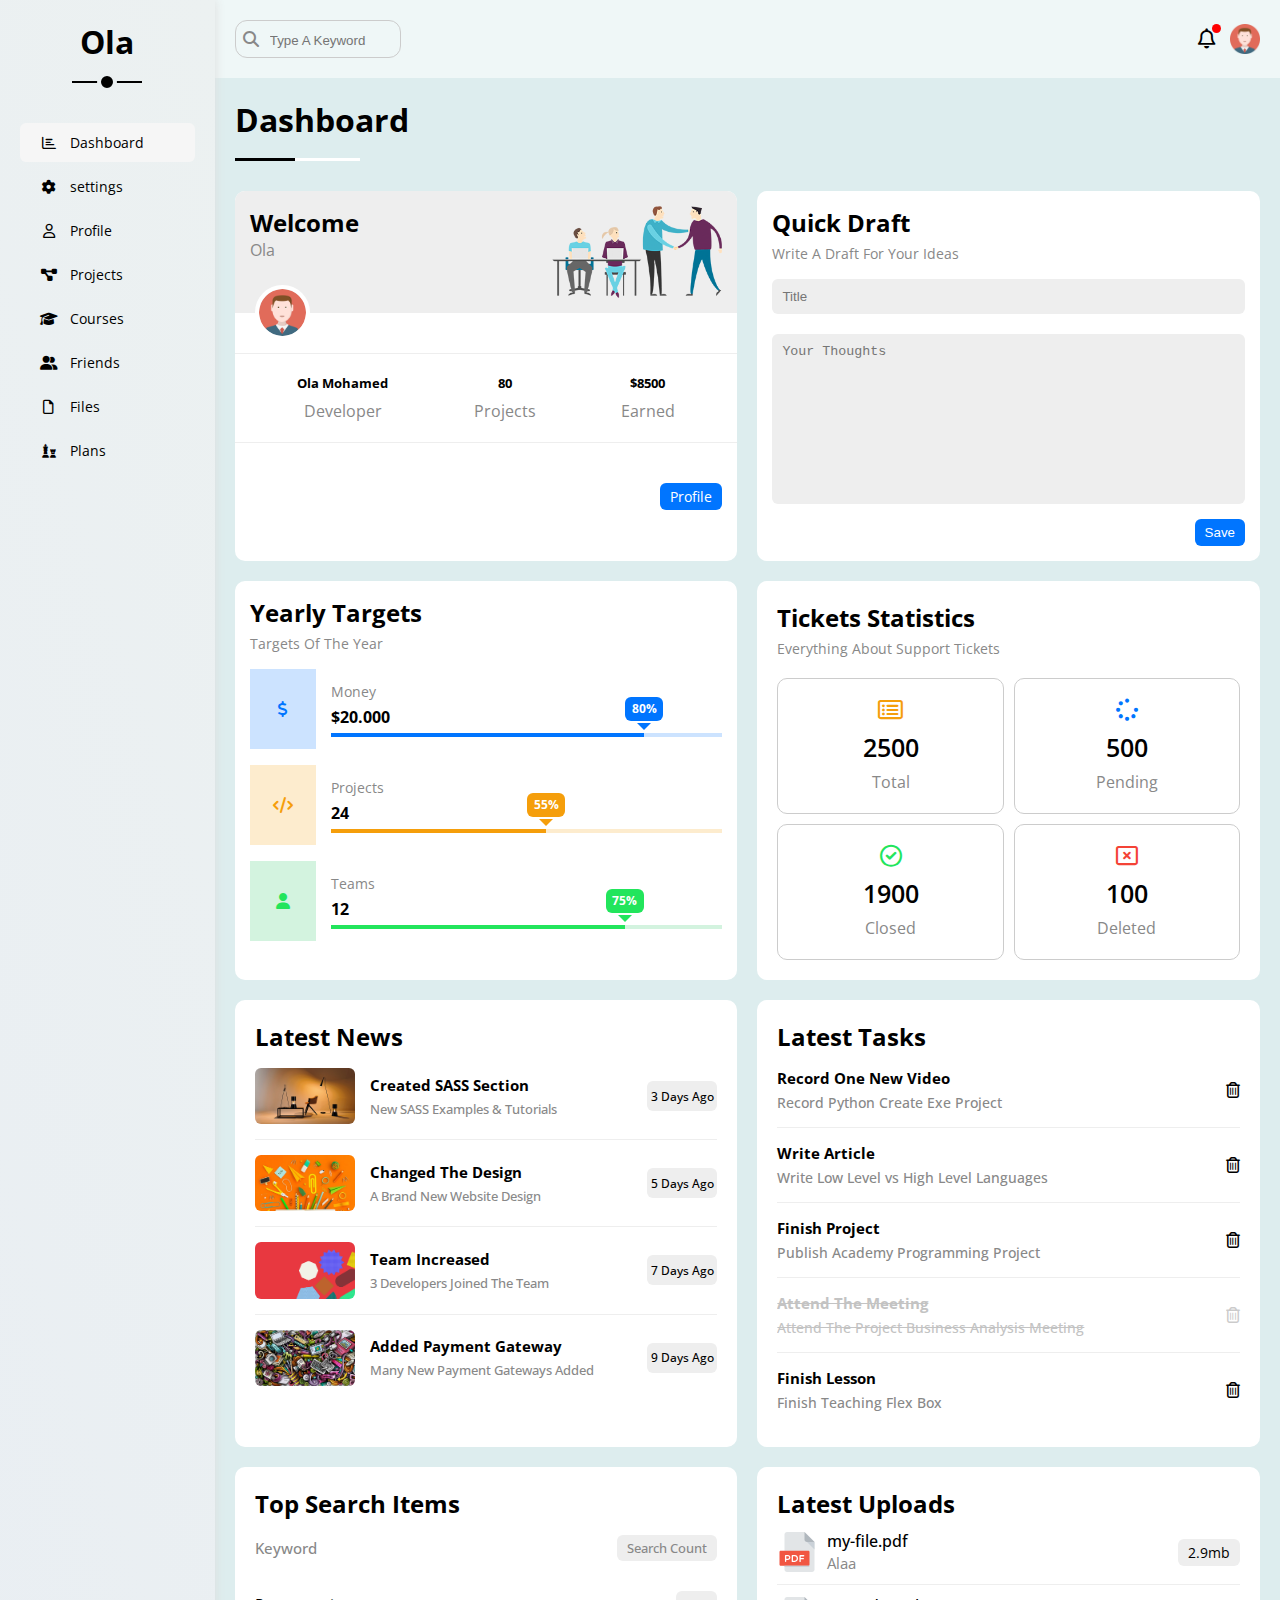
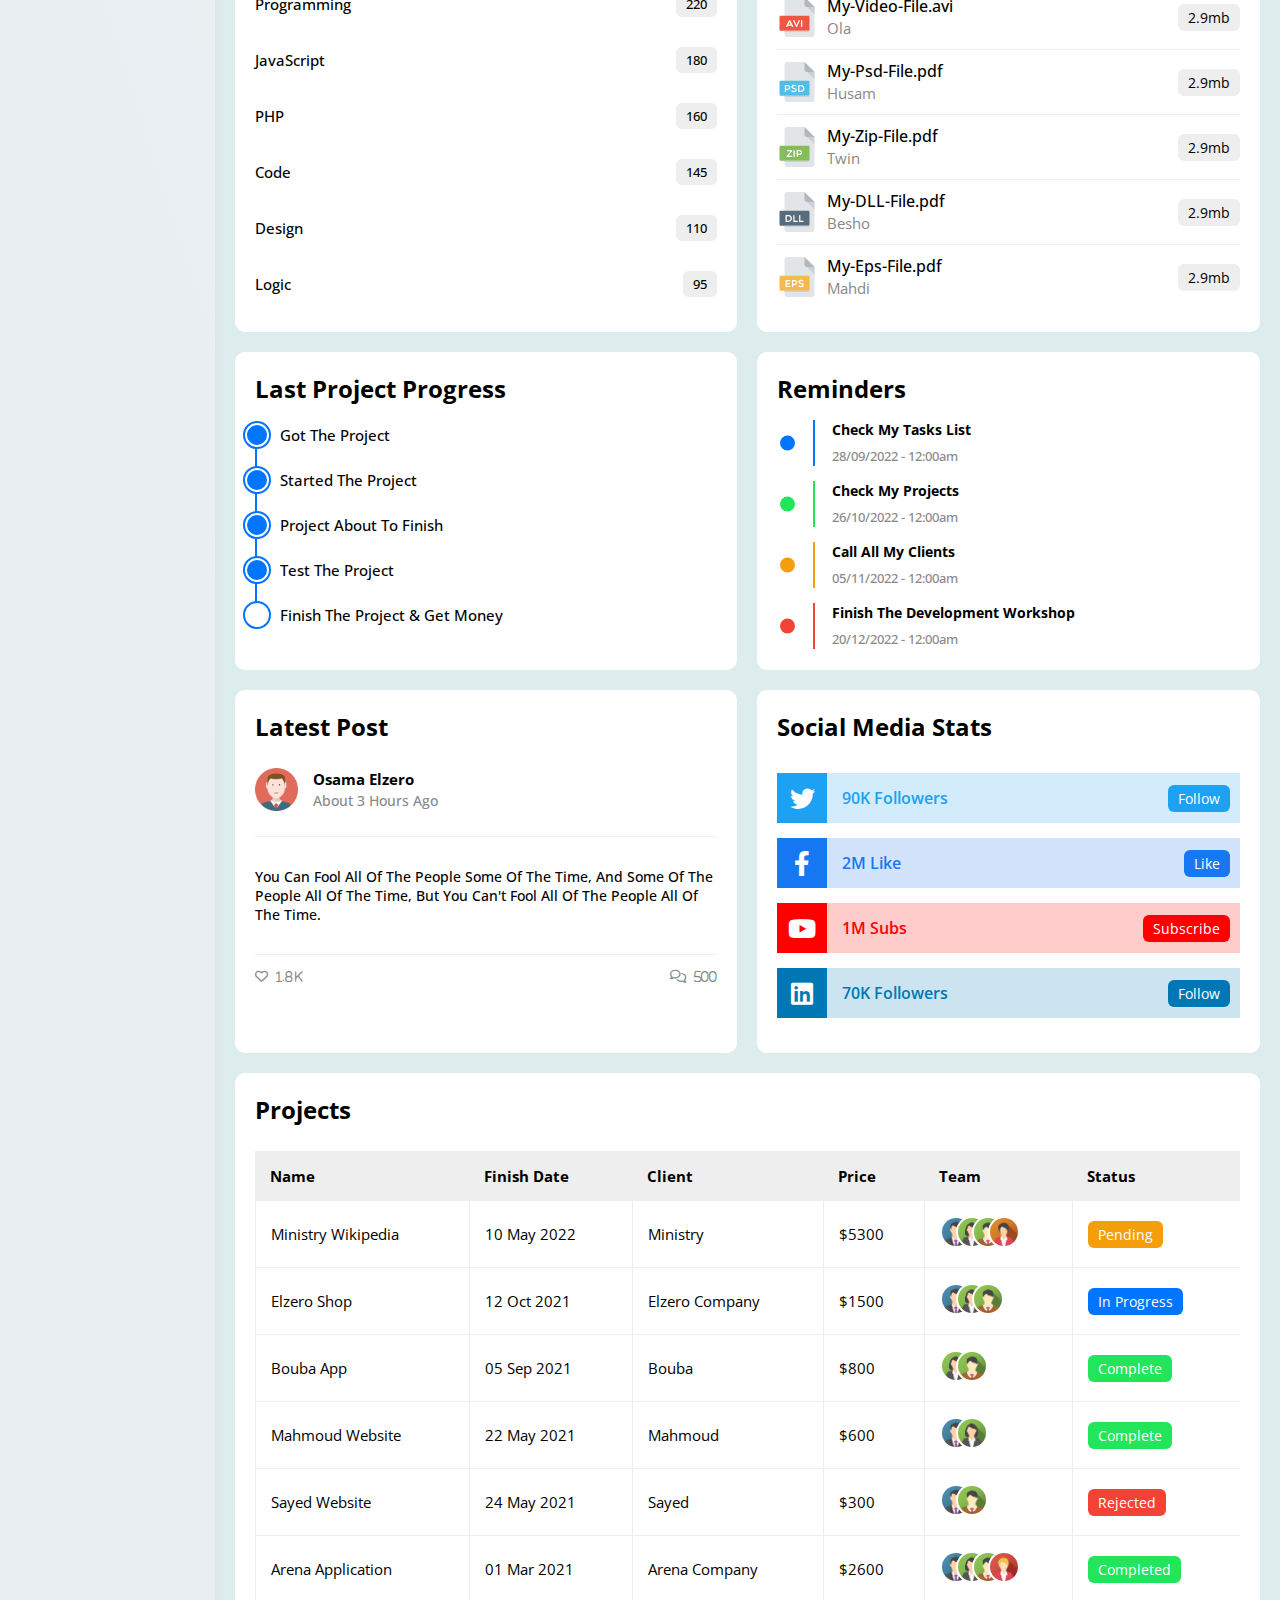
==== commit 8f50d5ca: "lastfifth" ====
--- a/index.html
+++ b/index.html
@@ -35,7 +35,7 @@
                     </a>
                 </li> 
                 <li>
-                    <a href="Profile.html">
+                    <a href="profile.html">
                         <i class="fa-regular fa-user fa-fw"></i>  
                         <span>Profile</span> 
 
--- a/assets/css/style.css
+++ b/assets/css/style.css
@@ -171,7 +171,7 @@
     display: flex;
     justify-content: space-between;
     align-items: center;
-    background-color: #fff;
+    background-color: rgb(239, 247, 247);
     padding: 20px;
 }
 .content .navbar .nav-input{
@@ -189,11 +189,18 @@
     outline: none;
     width: 130px;
     transition: 0.3s all ease;
+    background-color: transparent;
 
 }
 .content .navbar .nav-input input:focus {
     width: 180px;
 }
+@media screen and (max-width:380px) {
+    .content .navbar .nav-input input:focus {
+    width: 135px;
+}
+}
+
 .content .navbar .nav-input input:focus::placeholder {
     color: transparent;
 }
@@ -306,8 +313,8 @@
 @media screen and (max-width:767px) {
     .holder{
         display: grid;
-        grid-template-columns: minmax(200px,1fr);
-        gap: 20px;
+        grid-template-columns: minmax(100px,1fr);
+        gap: 10px;
         margin: 0 10px;
     }
     .top-wlc .top-txt h3 {
@@ -684,9 +691,14 @@
 .news-parent span{
     font-size: 12px;
     font-weight: 500;
-    padding: 4px 10px;
+    
     background-color: #EEEEEE;
     border-radius: 6px;
+    width: 70px;
+    height: 30px;
+    display: flex;
+    align-items: center;
+    justify-content: center;
 }
 
 @media screen and (max-width:767px) {
@@ -1221,13 +1233,1396 @@
 
 @media screen and (min-width:1024px) {
     .table{
+        grid-column: 1/3;
+    }
+}
+  
+
+
+/* end table */
+/* end dashboard page */
+
+
+/* start settings */
+
+/* general */
+ .head-main h3{
+    font-size: 24px;
+    margin: 0;
+}
+ .head-main p{
+    color: var(--gray-color);
+    font-size: 14px;
+    margin-top: 5px;
+}
+
+/* general check box */
+
+.toggle-checkbox{
+    -webkit-appearance: none;
+    appearance: none;
+}
+.toggle-switch{
+    background-color: #ccc;
+    width: 78px;
+    height: 32px;
+    border-radius: 16px;
+    position: relative;
+    transition: 0.3s all ease;
+    cursor: pointer;
+}
+.toggle-switch::before{
+    content: "\f00d";
+    font-family: "Font Awesome 6 free";
+    font-weight: 900;
+    background-color: #fff;
+    position: absolute;
+    width: 24px;
+    height: 24px;
+    display: flex;
+    align-items: center;
+    justify-content: center;
+    top: 50%;
+    transform: translateY(-50%);
+    border-radius: 50%;
+    left: 5px;
+    color: #aaa;
+    transition: 0.3s all ease;
+
+}
+.toggle-checkbox:checked + .toggle-switch {
+    background-color: var(--blue-color);
+}
+.toggle-checkbox:checked + .toggle-switch:before {
+    content: "\f00c";
+    left: 50px;
+    color: var(--blue-color);
+}
+/* general checkbox */
+
+/* general */
+
+/* start site */
+    .settings-holder{
+        display: grid;
+        grid-template-columns: repeat(auto-fill,minmax(450px,1fr));
+        gap: 20px;
+        margin: 0 20px;
+    }
+    @media screen and (max-width:767px) {
+        .settings-holder{
+            display: grid;
+            grid-template-columns: minmax(100px,1fr);
+            gap: 10px;
+            margin: 0 10px;
+        }
+    }
+    .site{
+        background-color: #fff;
+        padding: 20px;
+        border-radius: 10px;
+    }
+
+    .site-parent{
+        display: flex;
+    align-items: center;
+    justify-content: space-between;
+    
+    margin: 20px 0 25px 0;
+
+
+    }
+    
+    .site-parent .info h5{
+        font-size: 16px;
+        font-weight: normal;
+        margin-bottom: 5px;
+    }
+    .site-parent .info p{
+        color: var(--gray-color);
+        font-weight: 400;
+        font-size: 14px;
+    }
+    .site textarea{
+        width: 100%;
+        min-height: 150px;
+        resize: none;
+        border: none;
+        outline: none;
+        border: 1px solid #ccc;
+        padding: 10px;
+        border-radius: 10px;
+    }
+    
+/* end site */
+
+
+/* start general */
+.general{
+    background-color: #fff;
+    padding: 20px;
+    border-radius: 10px;
+}
+.general form{
+    margin-top: 20px;
+}
+.general form  span{
+    display: block;
+    font-size: 14px;
+    color: var(--gray-color);
+    margin-bottom: 5px;
+}
+.general form  input{
+    outline: none;
+    width: 100%;
+    height: 35px;
+    background-color: #fff;
+    border: 1px solid #ccc;
+    border-radius: 6px;
+    padding: 10px;
+    margin-bottom: 10px
+}
+.general form .btn-mail{
+    display: flex;
+    justify-content: space-between;
+    align-items: center;
+
+}
+.general form .btn-mail span{
+    display: flex;
+    flex: 1;
+    flex-direction: column;
+
+}
+
+.general form .btn-mail input[type="submit"]{
+    border: none;
+    background-color: #fff;
+    color: var(--blue-color);
+    font-size: 17px;
+    margin-left: 20px;
+    width: fit-content;
+    cursor: pointer;
+}
+
+/* end general */
+/* start security */
+.security{
+    background-color: #fff;
+    padding: 20px;
+    border-radius: 10px;
+}
+.security .row{
+    padding: 30px 0;
+    border-bottom: 1px solid #EEEEEE;
+    display: flex;
+    justify-content: space-between;
+    align-items: center;
+}
+
+.security .row .row-left h5{
+    font-size: 15px;
+    font-weight: normal;
+    margin-bottom: 5px;
+}
+.security .row .row-left p{
+    color: var(--gray-color);
+    font-weight: 400;
+    font-size: 14px;
+}
+.security .row:last-child{
+    
+    border-bottom: none;
+    
+}
+/* end security */
+.security .row a{
+    border: none;
+outline: none;
+padding: 4px 10px;
+border-radius: 6px;
+background-color: var(--blue-color);
+color: #fff;
+font-size: 14px;
+font-size: 17px;
+    font-weight: 400;
+}
+.security .row a.last{
+    border: none;
+outline: none;
+padding: 4px 10px;
+border-radius: 6px;
+background-color: #eee;
+color: black;
+
+font-size: 17px;
+    font-weight: 400;
+}
+
+@media screen and (max-width:500px) {
+    .security .row {
+        padding: 25px 0;   
+        align-items: center;
+        flex-direction: column;  
+        text-align: center;
+    }
+    .security .row .row-left p {
+        margin-bottom: 10px;
+    }
+}
+
+/* start social */
+.social{
+    background-color: #fff;
+    padding: 20px;
+    border-radius: 10px;
+}
+.social .social-field{
+    width: 100%;
+    border: 1px solid #ccc;
+    border-radius: 6px;
+    display: flex;
+    align-items: center;
+    background-color: #eee;
+    overflow: hidden;
+    margin-top: 20px;
+
+}
+.social .social-field i{
+    color: gray;
+    border-right: 1px solid #ccc;
+    height: 35px;
+    width: 35px;
+    display: flex;
+    justify-content: center;
+    align-items: center;
+}
+.social .social-field input{
+    width: 100%;
+    height: 100%;
+    border: none;
+    outline: none;
+    padding: 10px;
+    background-color: #eee;
+}
+/* end social */
+/* start control */
+.control{
+    background-color: #fff;
+    padding: 20px;
+    border-radius: 10px;
+}
+.control .check{
+    margin-top: 20px;
+    display: flex;
+    align-items: center;
+
+}
+.control .check input[type="checkbox"]{
+    -webkit-appearance: none;
+    appearance: none;
+}
+
+.control .check label{
+    font-weight: 600;
+    font-size: 16px;
+    cursor: pointer;
+    position: relative;
+    padding-left: 30px;
+
+}
+.control .check label::before{
+    content: "";
+    position: absolute;
+    width: 18px;
+    height: 18px;
+    left: 0;
+    top: 50%;
+    transform: translateY(-50%);
+    border: 2px solid #ccc;
+    border-radius: 4px;
+}
+.control .check label::after{
+    content: "\f00c";
+    font-family: "Font Awesome 6 Free";
+    font-weight: 900;
+    position: absolute;
+    left: 0;
+    top: 0;
+    background-color: var(--blue-color);
+    width: 21.2px;
+    height: 21.2px;
+    display: flex;
+    align-items: center;
+    justify-content: center;
+    border-radius: 4px;
+    color: #fff;
+    transform: scale(0) rotate(360deg);
+    transition: 0.3s all;
+}
+.control .check input[type="checkbox"]:checked + label::after{
+    
+    transform: scale(1);
+}
+
+/* end control */
+
+/* start backup */
+.backup{
+    background-color: #fff;
+    padding: 20px;
+    border-radius: 10px;
+}
+.backup-radios{
+    display: flex;
+    align-items: center;
+    margin: 20px 0;
+}
+.backup .last-rad{
+    padding-bottom: 15px;
+    border-bottom: 1px solid #eee;
+}
+.backup-radios input[type="radio"]{
+    width: 20px;
+    height: 20px;
+    margin-right: 10px;
+
+}
+.backup-radios label{
+    font-size: 18px;
+    font-weight: 500;
+}
+
+.location{
+    display: flex;
+    justify-content: space-between;
+
+    align-items: center;
+    text-align: center;
+    padding-top: 20px;
+
+}
+.location input{
+    -webkit-appearance: none;
+    appearance: none;
+}
+.location .server{
+    width: 32%;
+    border: 2px solid #eee;
+    padding: 15px;
+    border-radius: 10px;
+}
+
+.location .server label{
+    cursor: pointer;
+
+}
+.location .server label i{
+    display: block;
+    margin-bottom: 10px;
+    font-size: 18px;
+
+}
+.location input[type="radio"]:checked + .server{
+    border-color: var(--blue-color);
+    color: var(--blue-color);
+}
+@media screen and (max-width:600px) {
+    .location{
+        flex-direction: column;
+    
+    }
+    .location .server{
+        width: 100%;
+        margin-bottom: 15px;
+    }
+}
+/* end backup */
+/* end settings */
+
+/* start profile */
+
+/* start general info */
+.profile .profile-parent{
+    margin: 0 20px;
+    display: grid;
+    gap: 20px;
+}
+
+.profile .profile-parent  .general-info{
+    display: flex;
+    justify-content: space-between;
+    align-items: center;
+    flex-wrap: wrap;
+    padding: 20px;
+    border-radius: 10px;
+    background-color: #fff;
+    grid-column: 1/3;
+}
+.profile .profile-parent  .general-info .left-info{
+    text-align: center;
+   width: 300px;
+    border-right: 1px solid #eee;
+    padding: 20px;
+}
+.profile .profile-parent  .general-info .left-info img{
+    width: 120px;
+
+}
+.profile .profile-parent  .general-info .left-info span{
+    display: block;
+
+}
+.profile .profile-parent  .general-info .left-info span:first-of-type{
+    font-size: 21px;
+    font-weight: 700;
+}
+.profile .profile-parent  .general-info .left-info span:nth-of-type(2){
+    color: var(--gray-color);
+    margin: 8px 0;
+}
+.profile .profile-parent  .general-info .left-info .info-prog{
+    width: 60%;
+    margin: auto;
+    height: 5px;
+    background-color: #ccc;
+    border-radius: 5px;
+    overflow: hidden;
+}
+.profile .profile-parent  .general-info .left-info .info-prog span{
+    height: 100%;
+    background-color: var(--blue-color);
+    border-radius: 5px;
+}
+.profile .profile-parent  .general-info .left-info .star-icns{
+    margin: 10px 0;
+}
+.profile .profile-parent  .general-info .left-info .star-icns i{
+    color: #F59E0B;
+    font-size: 13px;
+}
+.profile .profile-parent  .general-info .left-info span:last-child{
+    color: var(--gray-color);
+    font-size: 13px;
+}
+
+.profile .profile-parent  .general-info .right-info{
+    flex: 1;
+    
+}
+.profile .profile-parent  .general-info .right-info .all-info{
+    padding: 15px;
+    border-bottom: 1px solid #eee;
+}
+.profile .profile-parent  .general-info .right-info .all-info:last-child{
+    padding: 20px;
+    border-bottom: none;
+}
+.profile .profile-parent  .general-info .right-info .all-info p{
+    color: var(--gray-color);
+    font-size: 14px;
+    font-weight: 500;
+}
+.profile .profile-parent  .general-info .right-info .all-info .personal-info{
+    display: flex;
+    align-items: center;
+    margin-top: 10px;
+    flex-wrap: wrap;
+}
+.profile .profile-parent  .general-info .right-info .all-info .personal-info p{
+    min-width: 250px;
+    margin-bottom: 5px;
+}
+.profile .profile-parent  .general-info .right-info .all-info .personal-info p span{
+    color: black;
+    font-weight: 400;
+}
+.toggle-switch {
+    background-color: #ccc;
+    width: 78px;
+    height: 19px;
+    border-radius: 16px;
+    position: relative;
+    transition: 0.3s all ease;
+    cursor: pointer;
+}
+
+.toggle-switch::before{
+    content: "\f00d";
+    font-family: "Font Awesome 6 free";
+    font-weight: 900;
+    background-color: #fff;
+    position: absolute;
+    width: 13px;
+    height: 13px;
+    display: flex;
+    align-items: center;
+    justify-content: center;
+    top: 50%;
+    transform: translateY(-50%);
+    border-radius: 50%;
+    left: 5px;
+    color: #aaa;
+    transition: 0.3s all ease;
+    font-size: 10px;
+}
+.toggle-checkbox:checked + .toggle-switch {
+    background-color: var(--blue-color);
+}
+.toggle-checkbox:checked + .toggle-switch:before {
+    content: "\f00c";
+    left: 60px;
+    color: var(--blue-color);
+    font-size: 10px;
+}
+
+@media screen and (max-width:1200px) {
+    .profile .profile-parent .general-info .left-info {
+        
+        width: 260px;
+     
+        padding: 0;
+}
+}
+
+@media screen and (max-width:830px) {
+    .profile .profile-parent  .general-info{
+        flex-direction: column;
+    }
+    .profile .profile-parent  .general-info .left-info{
+        
+        border-right: none;
+        
+    }
+    .profile .profile-parent {
+        margin: 0 10px;
+    }
+    
+}
+@media screen and (max-width:450px) {
+    .profile .profile-parent .general-info .left-info img {
+        width: 90px;
+    }
+    .profile .profile-parent .general-info {
+        padding: 10px 0;
+        
+    }
+    .profile .profile-parent .general-info .right-info .all-info {
+        padding: 10px;
+        
+    }
+    .profile .profile-parent .general-info .right-info .all-info:last-child {
+        padding: 10px;
+        border-bottom: none;
+    }
+}
+/* end general info */
+
+/* start skills */
+.profile-skills{
+    background-color: #fff;
+    padding: 20px;
+    border-radius: 10px;
+    grid-column: 1/2;
+}
+.profile-skills .prog-skills{
+    padding: 15px 0;
+    border-bottom: 1px solid #eee;
+    text-transform: capitalize;
+}
+.profile-skills .prog-skills:last-child{
+    padding: 15px 0 0 0;
+    border-bottom: none;
+    
+}
+.profile-skills .prog-skills span{
+    
+    background-color: #eee;
+    padding: 4px 10px;
+    border-radius: 6px;
+
+}
+@media screen and (max-width:767px) {
+    .profile-skills .prog-skills {
+        
+        text-align: center;
+    }
+}
+/* end skills */
+
+
+/* start activity */
+.activities{
+    background-color: #fff;
+    padding: 20px;
+    border-radius: 10px;
+    grid-column: 2/3;
+}
+.activities .activity-row{
+    display: flex;
+    justify-content: space-between;
+    align-items: center;
+   
+    padding: 20px 0;
+    border-bottom: 1px solid #eee;
+}
+.activities .activity-row:last-child{
+    border-bottom: none;
+    padding: 20px 0 0 0;
+}
+
+.activities .activity-row .act-left-row img{
+    width: 75px;
+    margin-right: 10px;
+
+}
+.activities .activity-row .act-left-row{
+    display: flex;
+    align-items: center;
+
+}
+
+.activities .activity-row .act-left-row .left-row-txt span{
+    font-size: 17px;
+    font-weight: 500;
+}
+.activities .activity-row .act-left-row .left-row-txt p{
+  
+    color: var(--gray-color);
+    font-weight: 500;
+    font-size: 16px;
+    margin-top: 5px;
+
+}
+
+.activities .activity-row .act-right-row span{
+    font-size: 17px;
+    font-weight: 500;
+}
+.activities .activity-row .act-right-row p{
+    color: var(--gray-color);
+    font-weight: 500;
+    font-size: 16px;
+    margin-top: 5px;
+}
+
+@media screen and (max-width:930px) {
+    .general-info{
+        grid-column: 1/3;
+    }
+    .profile-skills{
+        grid-column: 1/3;
+    }
+    .activities{
+        grid-column: 1/3;
+    }
+}
+@media screen and (max-width:550px) {
+    .activities .activity-row .act-left-row .left-row-txt p {
+        
+        font-size: 14px;
+    }
+    .activities .activity-row .act-right-row p {
+        
+        font-size: 14px;
        
+    }
+    .activities .activity-row .act-left-row .left-row-txt span {
+        font-size: 16px;
+       
+    }
+    .activities .activity-row .act-right-row span {
+        font-size: 16px;
         
-        grid-column: 1/3;
-    }
+    }
+    .activities .activity-row .act-left-row img {
+        width: 60px;
+        margin-right: 10px;
+    }
+    .activities .activity-row {
+        
+        padding: 15px 0;
+        
+    }
+}
+@media screen and (max-width:430px) {
+    .activities .activity-row {
+        
+        flex-direction: column;
+    }
+    .activities .activity-row .act-left-row {
+        flex-direction: column;
+        text-align: center;
+    }
+    .activities .activity-row .act-left-row img {
+        margin-right: 0px;
+    }
+    .act-right-row {
+        text-align: center;
+        margin-top: 8px;
+    }
+}
+
+/* end activity */
+/* end profile */
+
+/* start projects */
+    .project-parent{
+        display: grid;
+        grid-template-columns: repeat(auto-fill,minmax(450px,1fr));
+        gap: 20px;
+        margin: 0 20px;
+    }
+    .project-card{
+        background-color: #fff;
+        padding: 20px;
+        border-radius: 10px;
+        position: relative;
+    }
+   
+    .project-card .project-card-head p{
+        font-weight: 500;
+        margin-bottom: 5px;
+    }
+    .project-card .project-card-head p:last-of-type{
+        color: var(--gray-color);
+        font-size: 15px;
+        margin: 0;
+    }
+    .project-card .project-card-head .proj-card-imgs{
+        margin-top: 40px;
+        padding-bottom: 20px;
+        border-bottom: 1px solid #eee;
+    }
+    .project-card .project-card-head .proj-card-imgs img{
+        width: 37px;
+        border-radius: 50%;
+        border: 1px solid #fff;
+    }
+    .project-card .project-card-head .proj-card-imgs img:not(:first-child){
+        margin-left: -17px;
+    }
+
+    .project-card .project-card-body{
+        padding: 20px 0;
+        border-bottom: 1px solid #eee;
+        text-align: right;
+    
+    }
+    .project-card .project-card-body span{
+        padding: 4px 10px;
+    font-size: 14px;
+    font-weight: 400;
+    background-color: #eee;
+    border-radius: 6px;
+    }
+
+    .project-card .project-card-foot{
+        padding: 20px 0 0 0;
+        display: flex;
+        align-items: center;
+        justify-content: space-between;
+    }
+    .project-card .project-card-foot .proj-card-prog{
+        width: 35%;
+        height: 7px;
+        background-color: #eee;
+        border-radius: 6px;
+        overflow: hidden;
+    }
+    .project-card .project-card-foot .proj-card-prog > span{
+        display: block;
+        /* width: 60%; */
+        background-color: #F44336;
+        height: 100%;
+        border-radius: 6px;
+    }
+    .project-card .project-card-foot >span{
+        color: var(--gray-color);
+        font-weight: 500;
+        font-size: 15px;
+    }
+    .project-card .card-birth{
+    position: absolute;
+    top: 10px;
+    right: 10px;
+    color: var(--gray-color);
+    }
+    .project .project-card:nth-child(2) .proj-card-prog > span,
+    .project .project-card:nth-child(4) .proj-card-prog > span,
+    .project .project-card:nth-child(6) .proj-card-prog > span,
+    .project .project-card:nth-child(8) .proj-card-prog > span,
+    .project .project-card:nth-child(9) .proj-card-prog > span{
+
+        background-color: var(--green-color);
+    }
+    .project .project-card:nth-child(2) .proj-card-prog > span,
+    .project .project-card:nth-child(3) .proj-card-prog > span,
+    .project .project-card:nth-child(5) .proj-card-prog > span{
+
+        background-color: var(--blue-color);
+    }
+       
+    
+
+    @media screen and (max-width:767px) {
+        .project-parent{
+            display: grid;
+            grid-template-columns: minmax(200px,1fr);
+            gap: 10px;
+            margin: 0 10px;
+        }
+        .project-card .project-card-body span {
+            
+            margin-bottom: 5px;
+            display: inline-block;
+        }
+    }
+/* end projects */
+
+
+/* start course */
+.courses-parent{
+    display: grid;
+    grid-template-columns: repeat(auto-fill,minmax(250px,1fr));
+    gap: 20px;
+    margin: 0 20px;
+}
+.course-card{
+    background-color: #fff;
+    border-radius: 10px;
+    overflow: hidden;
+    position: relative;
+}
+.course-card img{
+    width: 100%;
+}
+.course-card .course-card-body{
+    padding: 20px;
+    margin-bottom: 30px;
+
+
+}
+.course-card .course-card-body h3{
+    margin-bottom: 15px;
+    font-size: 16px;
+}
+.course-card .course-card-body p{
+    color: var(--gray-color);
+    font-size: 14px;
+    font-weight: 500;
+    line-height: 1.4;
+}
+.course-card .course-card-foot{
+    display: flex;
+    justify-content: space-between;
+    align-items: center;
+    color: var(--gray-color);
+    font-size: 14px;
+    padding: 20px;
+    border-top: 1px solid #eee;
+    position: relative;
+
+}
+.course-card .course-card-foot span.profile-icn{
+    position: relative;
+}
+.course-card .course-card-foot span.profile-icn::before{
+    content: "\f007";
+    font-family: "Font Awesome 6 free";
+    font-weight: 900;
+    margin-right: 5px;
+}
+.course-card .course-card-foot span.dollar-icn{
+    position: relative;
+}
+.course-card .course-card-foot span.dollar-icn::before{
+    content: "\24";
+    font-family: "Font Awesome 6 free";
+    font-weight: 900;
+    margin-right: 5px;
+}
+
+.course-card .course-card-foot .course-info{
+    position: absolute;
+    color: #fff;
+    background-color: var(--blue-color);
+    left: 50%;
+    transform: translateX(-50%);
+    padding: 4px;
+    border-radius: 6px;
+    top: -14px;
+}
+.course-card .avatar-course-card{
+    position: absolute;
+    width: 50px;
+    top: 10px;
+    left: 10px;
+    border-radius: 50%;
+    border: 1px solid #fff;
+    outline: 1px solid #fff;
+}
+/* end course */
+
+
+/* satrt friedns */
+.friends-parent{
+    display: grid;
+    grid-template-columns: repeat(auto-fill,minmax(250px,1fr));
+    gap: 20px;
+    margin: 0 20px;
+}
+.friends-card{
+    background-color: #fff;
+    padding: 20px;
+    border-radius: 10px;
+}
+.friends-card .friends-card-head{
+    text-align: center;
+    position: relative;
+
+}
+.friends-card .friends-card-head .head-icns{
+    position: absolute;
+    top: 0;
+    left: 0;
+
+}
+.friends-card .friends-card-head .head-icns i{
+    background-color: #eee;
+    padding: 8px;
+    border-radius: 50%;
+    color: var(--gray-color);
+    transition: 0.3s all ;
+
+}
+.friends-card .friends-card-head .head-icns i:hover{
+    background-color: var(--blue-alt-color);
+    color: #fff;
+
+}
+.friends-card .friends-card-head img{
+    width: 100px;
+    border-radius: 50%;
+    margin-bottom: 5px;
+}
+.friends-card .friends-card-head h3{
+    font-size: 17px;
+}
+.friends-card .friends-card-head p{
+    color: var(--gray-color);
+    font-weight: 500;
+    font-size: 14px;
+    margin-top: 5px;
+    margin-bottom: 20px;
+}
+.friends-card .friends-card-body{
+    font-size: 15px;
+    font-weight: 500;
+    padding: 20px 0;
+    border-top: 1px solid #eee;
+    border-bottom: 1px solid #eee;
+}
+.friends-card .friends-card-body li:nth-child(2){
+   margin: 15px 0;
+}
+.friends-card .friends-card-body li:nth-child(2):before{
+    content: "\f828";
+    font-family: "Font Awesome 6 Free";
+    font-weight: 900;
+    margin-right: 10px;
+}
+.friends-card .friends-card-body li:first-child:before{
+   content: "\f5b8";
+   font-family: "Font Awesome 6 Free";
+   font-weight: 900;
+   margin-right: 10px;
+}
+.friends-card .friends-card-body li:last-child:before{
+   content: "\f1ea";
+   font-family: "Font Awesome 6 Free";
+   font-weight: 900;
+   margin-right: 10px;
+}
+.friends-card .friends-card-foot{
+    display: flex;
+    justify-content: space-between;
+    align-items: center;
+    padding-top: 20px;
+}
+.friends-card .friends-card-foot p{
+    font-size: 14px;
+    color: var(--gray-color);
+    font-weight: 400;
+}
+
+.friends-card .friends-card-foot .foot-btns a:first-of-type{
+    color: #fff;
+    background-color: var(--blue-color);
+    font-size: 14px;
+    padding: 4px 6px;
+    border-radius: 6px;
+}
+.friends-card .friends-card-foot .foot-btns a:last-of-type{
+    color: #fff;
+    background-color: var(--red-color);
+    padding: 4px 6px;
+    border-radius: 6px;
+    font-size: 14px;
+}
+
+@media screen and (max-width:767px) {
+    .friends-card .friends-card-body{
+        text-align: center;
+    }
+    .friends-card {
+        
+        padding: 10px;
+        
+    }
+    .friends-parent {
+        
+        gap: 10px;
+        margin: 0 10px;
+    }
+    .friends-card .friends-card-foot {
+        
+        padding-top: 15px;
+    }
+    .friends-card .friends-card-foot .foot-btns a:last-of-type {
+       
+        padding: 2px 4px;
+       
+        font-size: 13px;
+    }
+    .friends-card .friends-card-foot .foot-btns a:first-of-type {
+        padding: 2px 4px;
+       
+        font-size: 13px;
+    }
+    .friends-card .friends-card-body {
+        
+        padding: 13px 0;
+       
+    }
+    
+}
+@media screen and (max-width:430px) {
+    .friends-card .friends-card-foot{
+        flex-direction: column;
+    }
+    .friends-card .friends-card-foot p{
+        margin-bottom: 10px;
+    }
+    .friends-card .friends-card-head img {
+        width: 80px;
+        
+    }
+    .friends-card .friends-card-head .head-icns i {
+       
+        padding: 6px;
+        
+        font-size: 14px;
+    }
+}
+/* end friedns */
+
+/* start files */
+.file-page{
+    display: flex;
+    gap: 20px;
+}
+.files-parent{
+    display: grid;
+    grid-template-columns: repeat(auto-fill,minmax(200px,1fr));
+    gap: 20px;
+    margin-left: 20px ;
+    flex: 1;
+
+}
+.file-card{
+    background-color: #fff;
+    padding: 20px;
+    border-radius: 10px;
+    position: relative;
+    
+}
+.file-card:hover .file-head img{
+   transform: rotate(6deg);
+}
+.file-card .file-head{
+    text-align: center;
+    padding-bottom: 30px;
+    position: relative;
+}
+.file-card .file-head img{
+    width: 75px;
+    transition: 0.3s all;
+}
+.file-card .file-head p{
+    margin: 10px 0;
+    font-weight: 600;
+}
+.file-card i{
+    position: absolute;
+    top: 10px;
+    left: 10px;
+    color: var(--gray-color);
+}
+.file-card .file-head span{
+    position: absolute;
+    left: 0;
+    color: var(--gray-color);
+}
+.file-card .file-foot{
+    display: flex;
+    justify-content: space-between;
+    align-items: center;
+    padding: 10px 0 0 0;
+    border-top: 1px solid #eee;
+    color: var(--gray-color);
+    font-size: 14px;
+    font-weight: 500;
+}
+
+.file-page .files-statics{
+    min-width: 250px;
+    height: 460px;
+    background-color: #fff;
+    margin-right: 20px;
+    border-radius: 10px;
+    padding: 20px;
+
+}
+.file-page .files-statics h3{
+    font-size: 24px;
+    margin-bottom: 19px;
+}
+.file-page .files-statics .static-row{
+    display: flex;
+    justify-content: space-between;
+    align-items: center;
+    border: 1px solid #eee;
+    padding: 10px;
+    border-radius: 6px;
+    margin-bottom: 20px;
+}
+
+.file-page .files-statics .static-row .static-row-left{
+    display: flex;
+    align-items: center;
+}
+.file-page .files-statics .static-row .static-row-left i{
+    width: 30px;
+    height: 30px;
+    margin-right: 10px;
+    color: var(--blue-color);
+    background-color: #CCE3FF;
+    display: flex;
+    align-items: center;
+    justify-content: center;
+}
+
+.file-page .files-statics .static-row .static-row-left .left-row-txt p{
+    font-size: 14px;
+    font-weight: 500;
+}
+.file-page .files-statics .static-row .static-row-left .left-row-txt span{
+    color: var(--gray-color);
+    font-size: 13px;
+
+}
+.file-page .files-statics .static-row >span{
+    color: var(--gray-color);
+    font-size: 13px;
+    font-weight: 400;
+}
+
+.files-statics a{
+    display: block;
+    background-color: var(--blue-color);
+    width: fit-content;
+    margin: auto;
+    padding: 5px 10px;
+    border-radius: 6px;
+    color: #fff;
+}
+.files-statics a:hover >i{
+    animation: arrow-static 0.3s alternate infinite;
+}
+.files-statics a i{
+    font-size: 14px;
+    margin-right: 10px;
+    
+}
+@keyframes arrow-static {
+    from{
+        transform: translateY(3px);
+    }
+    to{
+        transform: translateY(-3px);
+    }
+}
+
+
+@media screen and (max-width:940px) {
+    .file-page{
+        flex-direction: column;
+    }
+    .file-page .files-statics{
+        order: 1;
+        margin:0 20px;
+    }
+    .files-parent{
+        order: 2;
+        margin: 0 20px;
+    }
+    
+}
+/* end files */
+
+/* start plans */
+.plans-parent{
+    display: grid;
+    grid-template-columns: repeat(auto-fill,minmax(450px,1fr));
+    gap: 20px;
+    margin: 0 20px;
+}
+.plans-card{
+    background-color: #fff;
+    padding: 20px;
+    border-radius: 10px;
+}
+.plans-card .plans-card-head{
+    text-align: center;
+    padding: 20px;
+    background-color: var(--green-color);
+    border: 5px solid #fff;
+    outline: 4px solid var(--green-color);
+    color: #fff;
+}
+.plans-card .plans-card-head h3{
+    font-size: 30px;
+}
+.plans-card .plans-card-head span{
+    font-size: 40px;
+    font-weight: 500;
+}
+
+.plans-card .plans-card-body{
+    margin: 20px 0;
+}
+.plans-card .plans-card-body .body-list{
+    display: flex;
+    justify-content: space-between;
+    align-items: center;
+    padding: 20px 0;
+    border-bottom: 1px solid #eee;
+}
+.plans-card .plans-card-body .body-list:nth-child(1) > p::before,
+.plans-card .plans-card-body .body-list:nth-child(2) > p::before,
+.plans-card .plans-card-body .body-list:nth-child(3) > p::before
+{
+    content: "\f00c";
+    font-family: "font awesome 6 free";
+    font-weight: 900;
+    margin-right: 10px;
+    color: var(--green-color);
+}
+.plans-card .plans-card-body .body-list:nth-child(4) > p::before,
+.plans-card .plans-card-body .body-list:nth-child(5) > p::before,
+.plans-card .plans-card-body .body-list:nth-child(6) > p::before,
+.plans-card .plans-card-body .body-list:nth-child(7) > p::before,
+.plans-card .plans-card-body .body-list:nth-child(8) > p::before,
+.plans-card .plans-card-body .body-list:nth-child(9) > p::before
+{
+    content: "\f00d";
+    font-family: "font awesome 6 free";
+    font-weight: 900;
+    margin-right: 10px;
+    color: var(--red-color);
 }
   
 
 
-/* end table */
-/* end dashboard page */+.plans-card-body  .body-list a i{
+    color: gray;
+
+} 
+
+.plans-card >a{
+    color: #fff;
+    background-color: var(--green-color);
+    padding: 5px 15px;
+    border-radius: 6px;
+}
+
+.plans-parent .two-card .plans-card-head{
+    background-color: var(--blue-color);
+    outline: 4px solid var(--blue-color);
+}
+.plans-parent .two-card .plans-card-body .body-list:nth-child(1) > p::before,
+.plans-parent .two-card .plans-card-body .body-list:nth-child(2) > p::before,
+.plans-parent .two-card .plans-card-body .body-list:nth-child(3) > p::before,
+.plans-parent .two-card .plans-card-body .body-list:nth-child(4) > p::before,
+.plans-parent .two-card .plans-card-body .body-list:nth-child(5) > p::before,
+.plans-parent .two-card .plans-card-body .body-list:nth-child(6) > p::before,
+.plans-parent .two-card .plans-card-body .body-list:nth-child(7) > p::before{
+    content: "\f00c";
+    font-family: "font awesome 6 free";
+    font-weight: 900;
+    margin-right: 10px;
+    color: var(--green-color);
+}
+.plans-parent .two-card .plans-card-body .body-list:nth-child(8) > p::before,
+.plans-parent .two-card .plans-card-body .body-list:nth-child(9) > p::before{
+    content: "\f00d";
+    font-family: "font awesome 6 free";
+    font-weight: 900;
+    margin-right: 10px;
+    color: var(--red-color);
+}
+.plans-parent .two-card > a{
+    background-color: var(--blue-color);
+}
+
+.three-card .plans-card-head{
+    background-color: var(--orange-color);
+    outline: 4px solid var(--orange-color);
+
+}
+.plans-parent .three-card .plans-card-body .body-list > p::before{
+    content: "\f00c";
+    font-family: "font awesome 6 free";
+    font-weight: 900;
+    margin-right: 10px;
+    color: var(--green-color);
+}
+.plans-parent .three-card > a{
+    background-color: var(--orange-color);
+}
+
+@media screen and (max-width:600px) {
+    .plans-card {
+    
+        padding: 10px;
+        
+    }
+    .plans-parent {
+        
+        grid-template-columns: repeat(auto-fill,minmax(200px,1fr));
+        gap: 10px;
+        margin: 0 10px;
+    }
+    .plans-card .plans-card-body .body-list {
+        
+        padding: 10px 0;
+        
+    }
+    .plans-card-body .body-list p{
+        font-size: 14px;
+
+    }
+   
+}
+/* end plans */